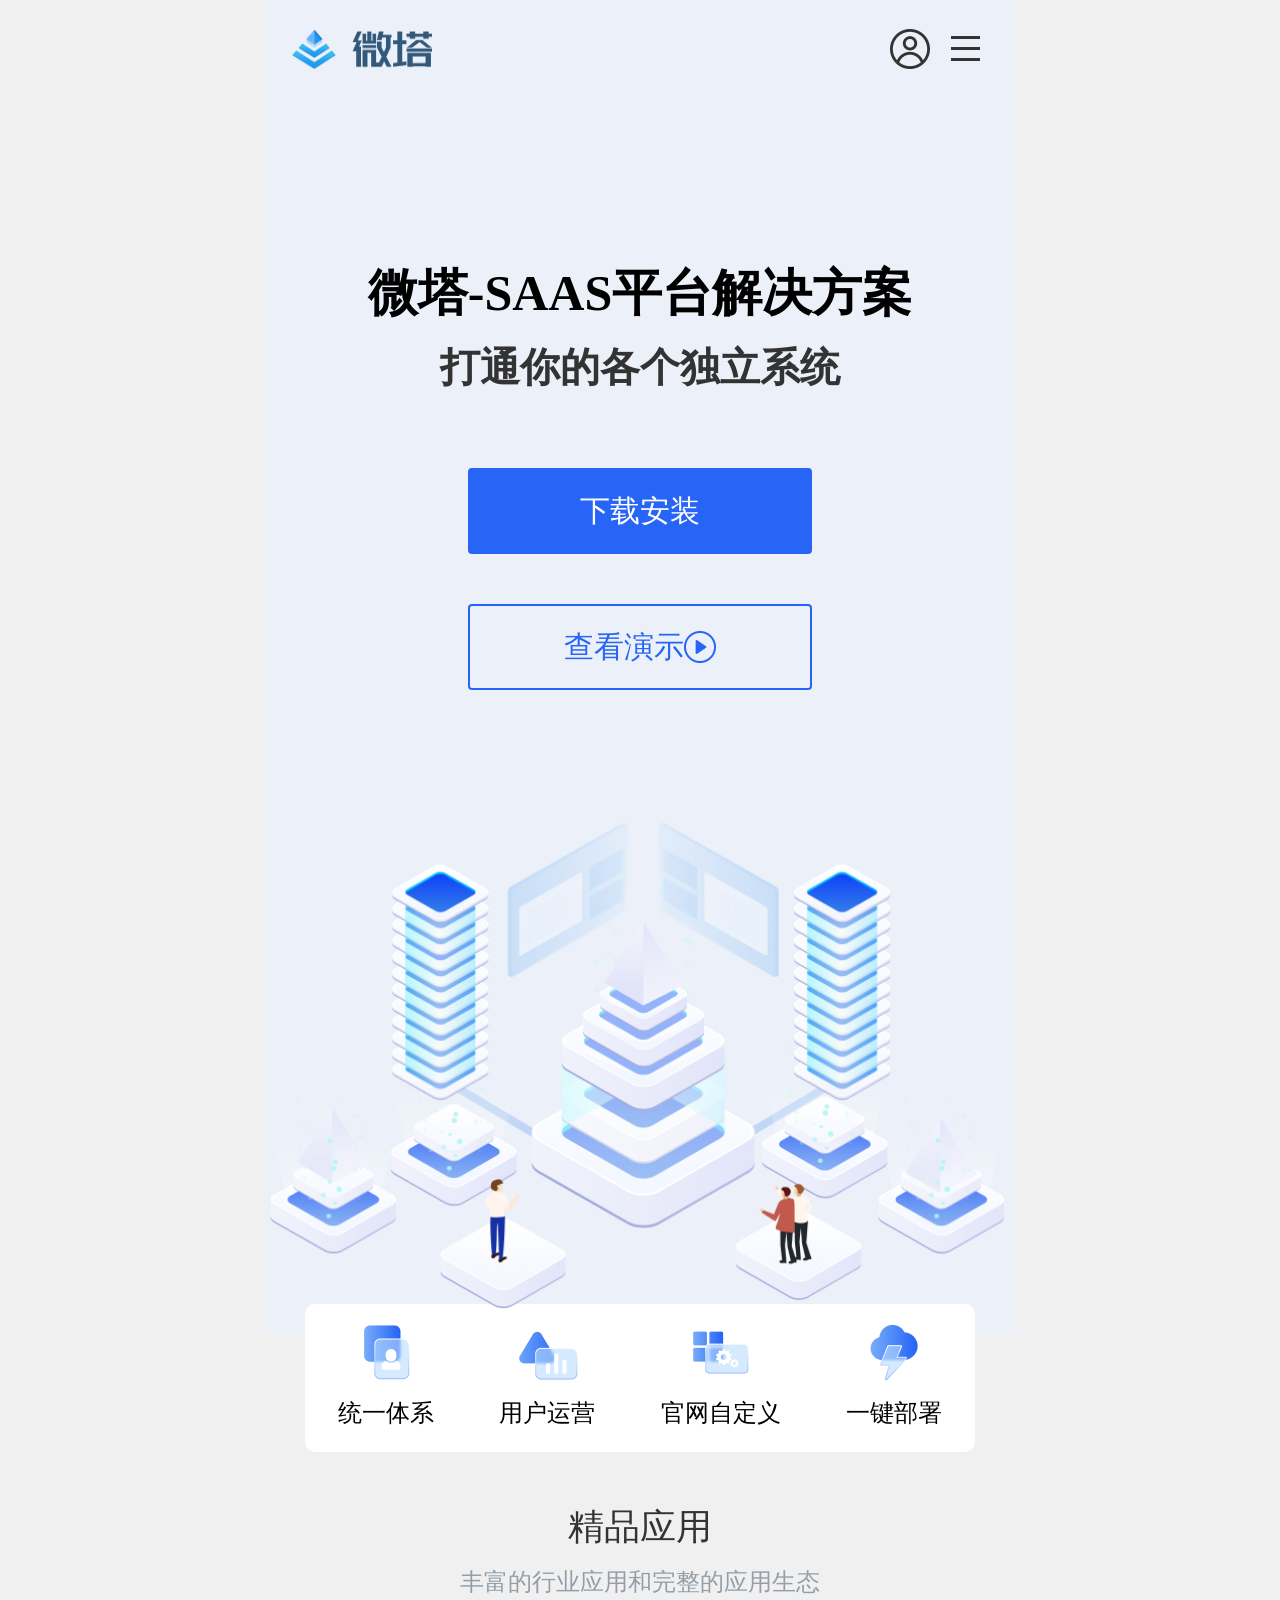
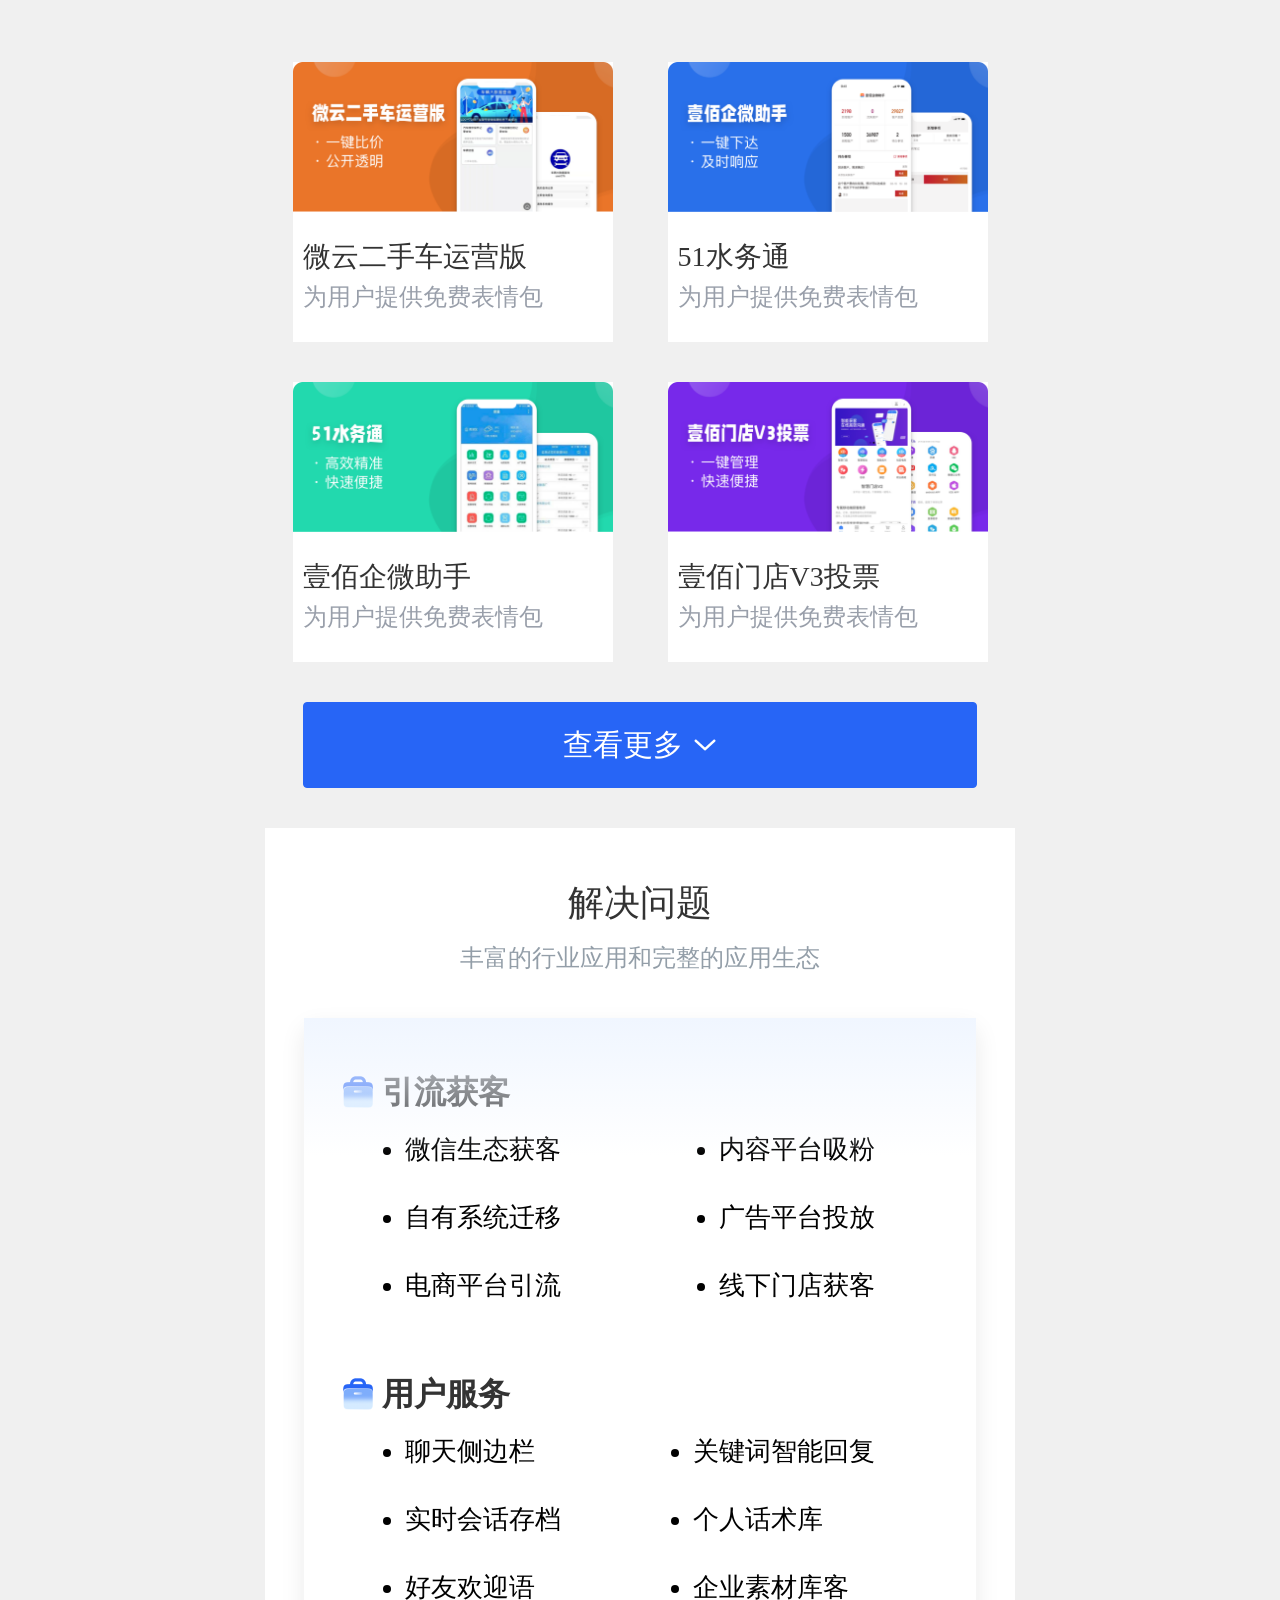
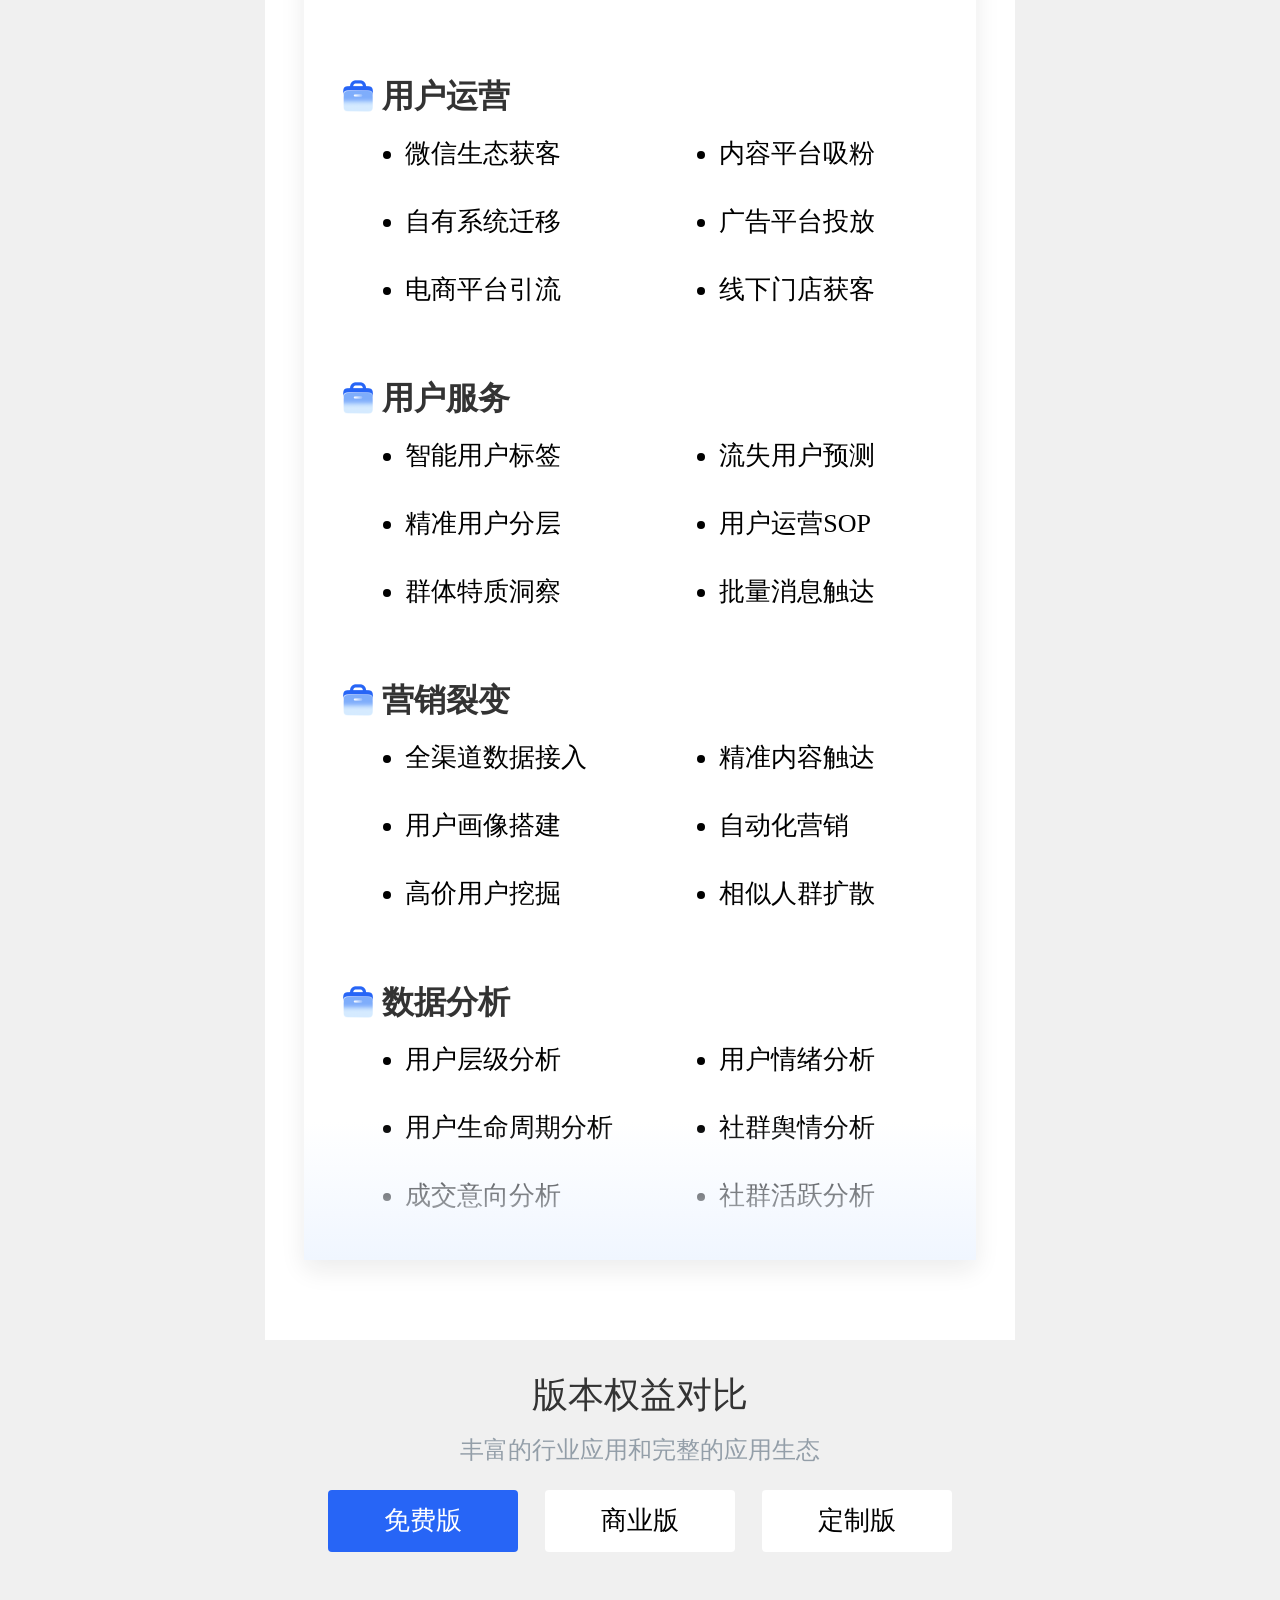
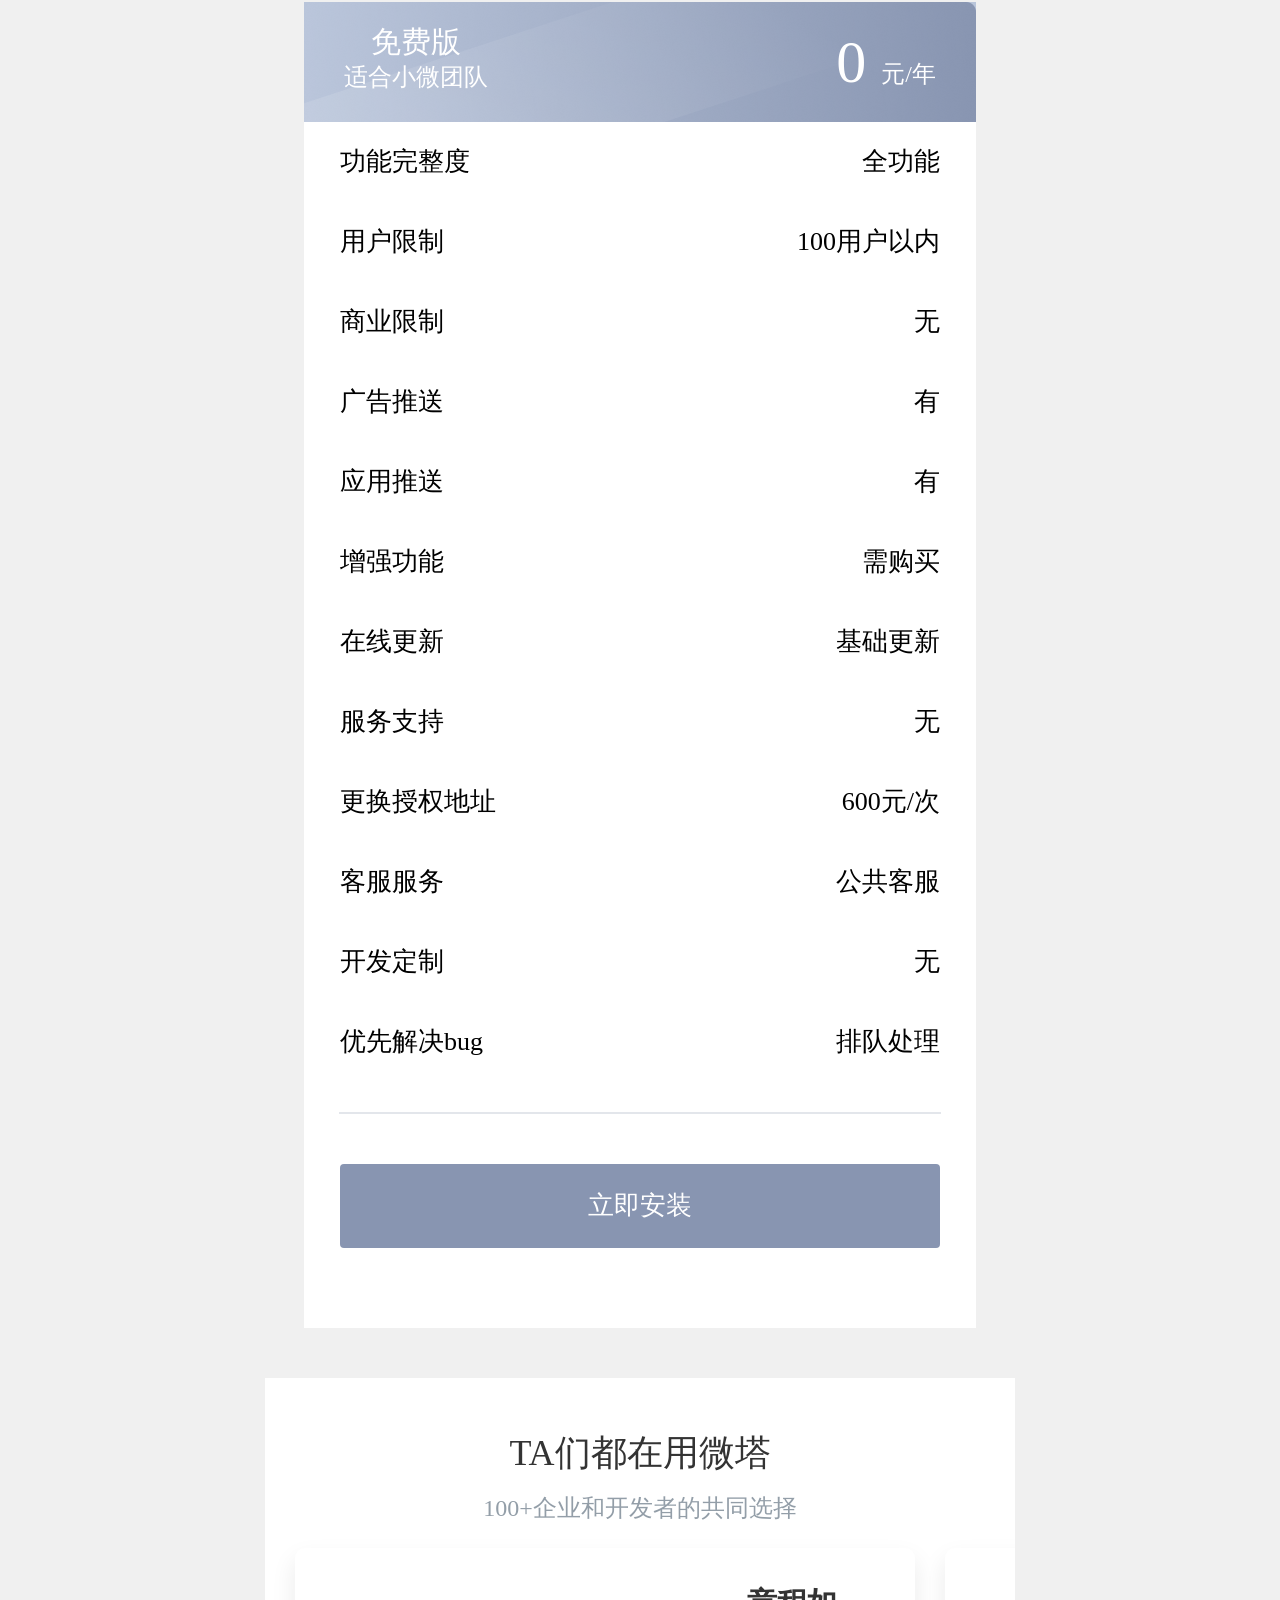
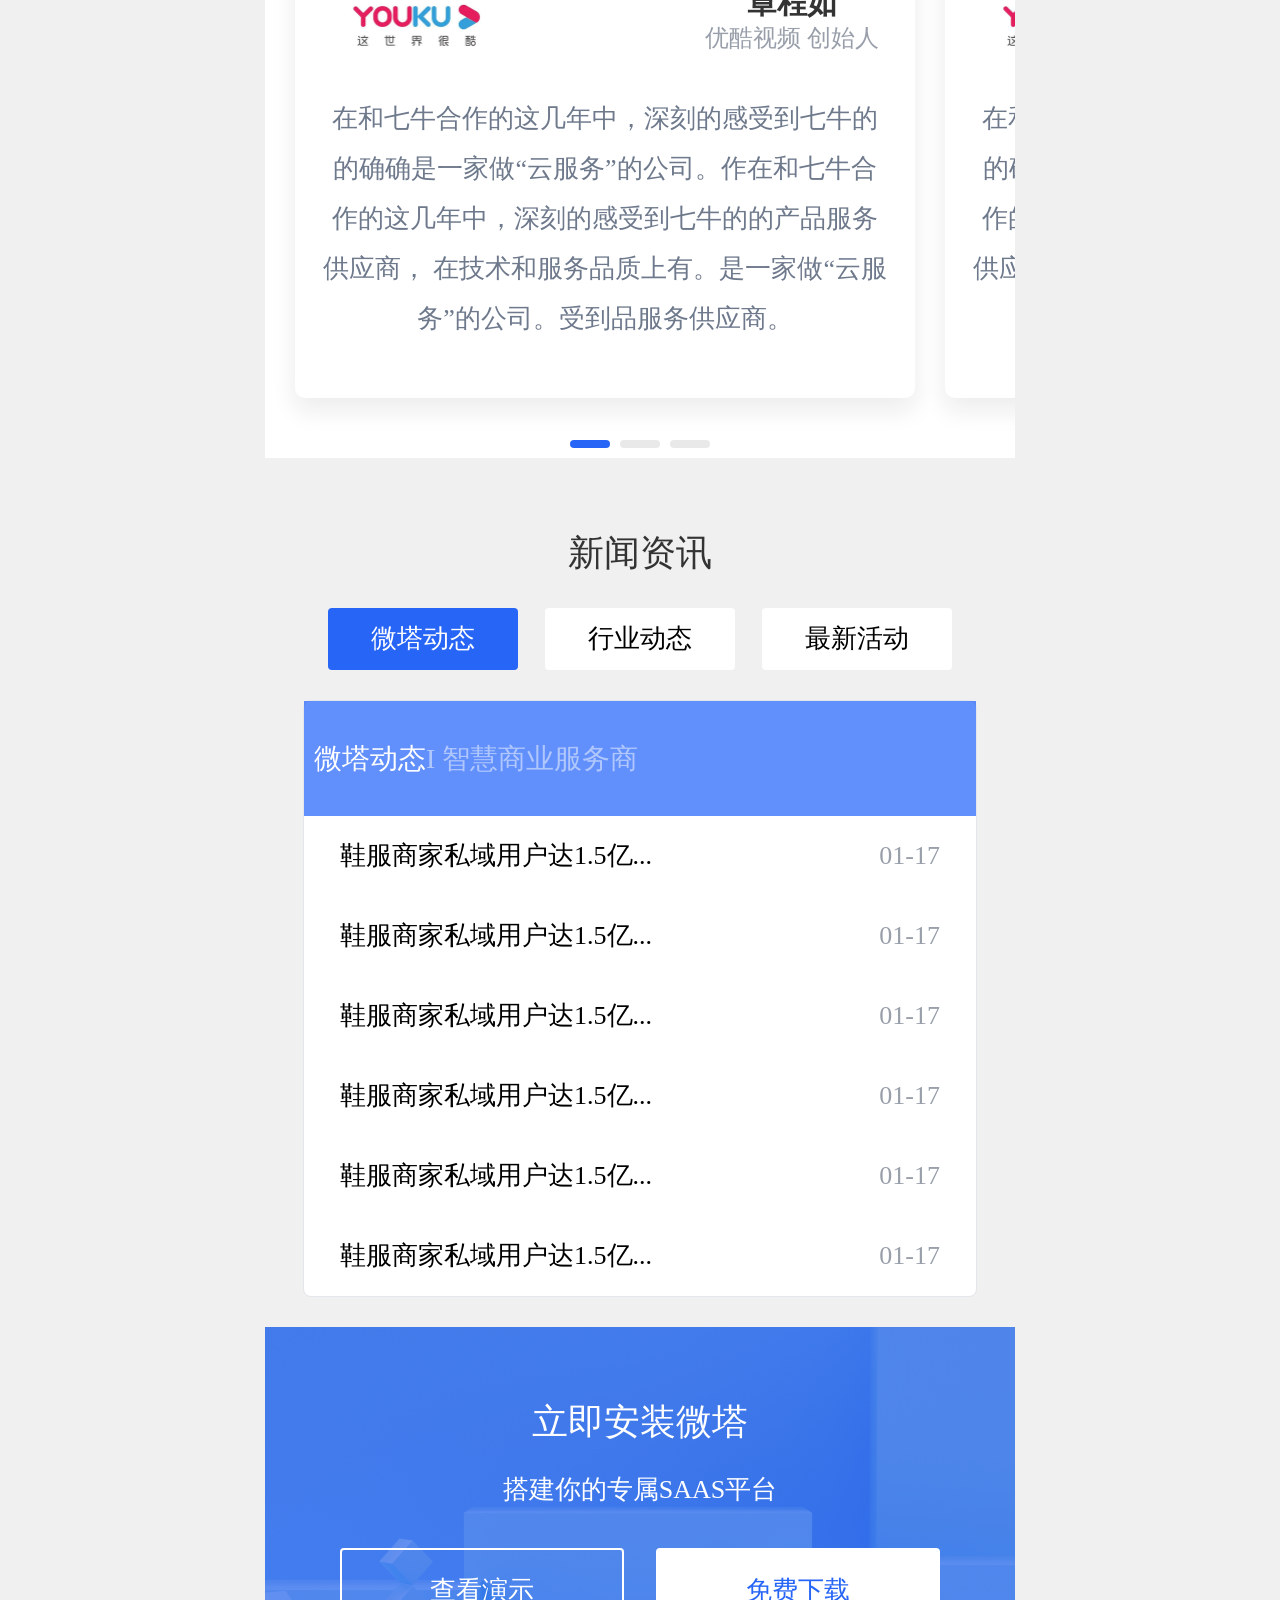
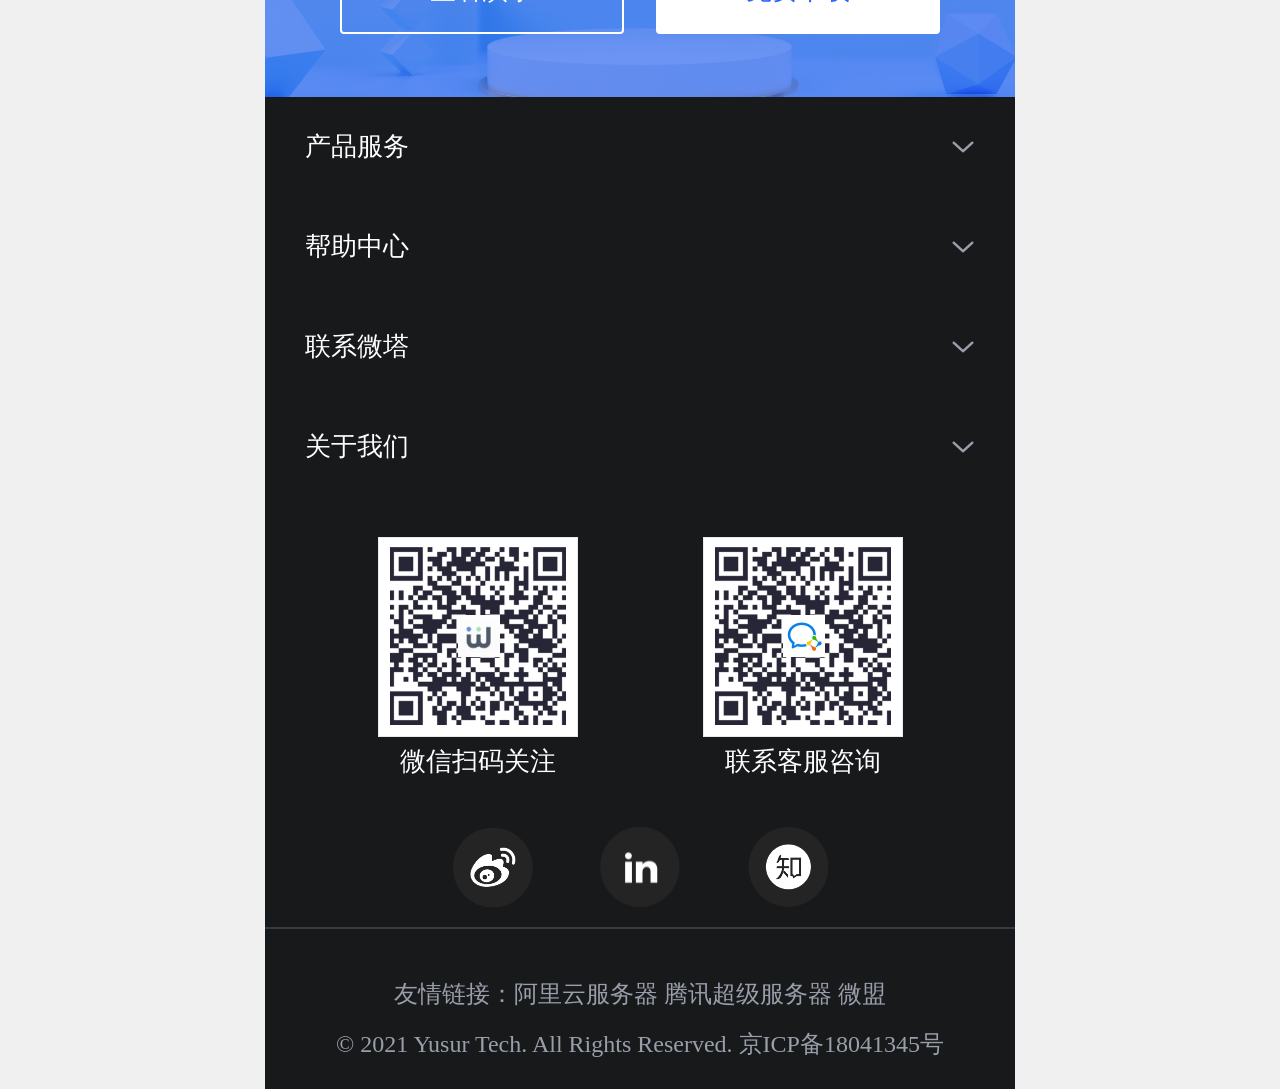
==== test.html @ 1c002663 "firsr add" ====
<html lang="zh-CN">

<head>
	<meta charset="utf-8">
	<meta name="description" content="" />
	<meta name="Keywords" content="" />
	<title id="title"></title>
	<link rel="stylesheet" href="css/reset.css">
	<link rel="stylesheet" href="css/flex.css">
	<link rel="stylesheet" href="./css/swiper.min.css" />
	<script src="./js/rem.min.js"></script>
	<!-- Swiper JS -->
	<script src="./js/swiper.min.js"></script>

	<script>
		new Rem({
			desinWidth: 750, //750这个值，根据设计师的psd宽度来修改，是多少就写多少，插件默认750 
			num: 100         //100这个值，是1rem = 100px的比例 默认100比1的 可修改自己的比例 计算
		});
		window.onload = () => {
			var swiper = new Swiper('.mySwiper', {
				pagination: '.swiper-pagination',
				slidesPerView: 'auto',
				paginationClickable: true,
				spaceBetween: 30
			});

		}
	</script>
	<style>
		body {
			background: #f0f0f0;
		}

		a {
			text-decoration: none;
		}

		.white {
			color: white !important;
		}

		.app {
			width: 7.5rem;
			height: auto;
			overflow: hidden;
			margin: 0 auto;
			font-size: .26rem;
		}

		.vta_columnTitle {
			font-size: .36rem;
			font-family: PingFang SC-Medium, PingFang SC;
			font-weight: 500;
			color: #333333;
			line-height: .3rem;

		}

		.vta_columnTitle_s {
			font-size: .24rem;
			font-family: PingFang SC-Medium, PingFang SC;
			font-weight: 500;
			color: #939EA8;
			line-height: .8rem;

		}

		.vta_top {
			width: 7.5rem;
			height: 13.34rem;
			background: url(./img/vta_top_bg.png);
			background-size: contain;
			background-repeat: no-repeat;
			overflow: hidden;
		}

		.operation {
			padding: .27rem .27rem;
		}

		.top_logo {}

		.top_logo>img {
			width: 1.4rem;
			height: 0.4rem;
		}

		.top_right {
			width: 1rem;
		}

		.top_right>img {
			width: .44rem;
			height: .44rem;
		}

		.middle_box {
			text-align: center;
		}

		.slogan h1 {
			margin-top: 1.7rem;
			font-size: .5rem;
		}

		.slogan h2 {
			font-size: .4rem;
			color: #333333;
			line-height: 1rem;
		}

		.toView {
			width: 3.4rem;
			height: .82rem;
			line-height: .82rem;
			text-align: center;
			vertical-align: bottom;
			border-radius: 4px 4px 4px 4px;
			opacity: 1;
			font-size: .3rem;
			color: #2765F6;
			border: 2px solid #2765F6;
			margin-top: .5rem;
		}

		.toView img {
			width: .32rem;
			height: .32rem;
		}

		.download {
			margin-top: .5rem;
			width: 3.4rem;
			height: .82rem;
			line-height: .82rem;
			text-align: center;
			color: #FFFFFF;
			font-size: .3rem;
			border: 2px solid #2765F6;
			background: #2765F6;
			border-radius: 4px 4px 4px 4px;
			opacity: 1;
		}

		.top_btm img {
			width: 7.5rem;
			height: 5rem;
			margin-top: 1.2rem;
		}

		.vta_operation_btn {
			font-size: .24rem;
			width: 6.7rem;
			height: 1.48rem;
			background: #FFFFFF;
			border-radius: 10px 10px 10px 10px;
			opacity: 1;
			margin: -0.3rem auto 0;
		}

		.vta_operation_btn img {
			width: .7rem;
			height: .7rem;
		}

		.vta_operation_btn text {
			line-height: .5rem;
		}

		/* 精品应用 */
		.vta_boutiqueApplication_box {
			margin-top: .6rem;
			text-align: center;
		}

		.application_item {
			width: 3.2rem;
			height: 2.8rem;
			background: white;
			margin-top: .4rem;
		}

		.application_title {
			font-weight: 400;
			color: #333333;
			line-height: 0.5rem;
			margin-top: 0.2rem;
			font-size: .28rem;
			padding-left: .1rem;
			text-align: left;
		}

		.application_item p {
			font-weight: 400;
			color: #999FAA;
			line-height: .3rem;
			font-size: .24rem;
			padding-left: .1rem;
			text-align: left;
		}

		.application_item img {
			width: 3.2rem;
			height: 1.5rem;
		}

		.toViewMore {
			width: 6.72rem;
			height: .84rem;
			background: #2765F6;
			border-radius: 4px 4px 4px 4px;
			opacity: 1;
			border: 1px solid #2765F6;
			font-size: .3rem;
			font-weight: 500;
			color: #FFFFFF;
			line-height: .42rem;
			margin: .4rem auto;
		}

		.toViewMore img {
			width: .24rem;
			height: .24rem;
			margin-left: .1rem;
		}

		.vta_industryProblems_box {
			width: 7.50rem;
			background: #FFFFFF;
			text-align: center;
			padding-top: .6rem;
			padding-bottom: .6rem;
			position: relative;
		}

		.vta_industryProblems_temp {
			width: 6.72rem;
			height: 1.38rem;
			background: linear-gradient(180deg, #F0F6FF 0%, rgba(255, 255, 255, 0) 100%);
			border-radius: 0px 0px 0px 0px;
			opacity: 1;
			position: absolute;
		}

		.vta_industryProblems_temp_bot {
			width: 6.72rem;
			height: 1.38rem;
			background: linear-gradient(0, #F0F6FF 0%, rgba(255, 255, 255, 0) 100%);
			border-radius: 0px 0px 0px 0px;
			bottom: 0;
			opacity: 1;
			position: absolute;
		}

		.industryProblems_content {
			width: 6.72rem;
			margin: .2rem auto;
			background: #FFFFFF;
			box-shadow: 0px 10px 24px 1px rgba(24, 23, 23, 0.08);
			border-radius: 10px;
			opacity: 1;
			padding-bottom: 0.3rem;
			position: relative;
		}

		.industryProblems_item {
			overflow: auto;
			position: relative;
		}

		.industryProblems_title {
			font-size: .32rem;
			font-family: Microsoft YaHei-Semibold, Microsoft YaHei;
			font-weight: 600;
			color: #333333;
			line-height: .3rem;
			margin-left: .3rem;
			margin-top: .5rem;
		}

		.industryProblems_title img {
			width: .48rem;
			height: .48rem;
		}

		.industryProblems_tips_list {
			width: 70%;
			margin: auto;
		}

		.industryProblems_tips_list li {
			font-size: .26rem;
			line-height: .68rem;
			list-style: unset;
			text-align: left;
		}

		.vta_versionTheRightsInterestsContrast_box {
			text-align: center;
			padding-top: .4rem;
			width: 7.5rem;
		}

		.switch_btn {
			padding: 0 .5rem;
		}

		.swich_btn_item {
			width: 1.90rem;
			height: .62rem;
			border-radius: 4px 4px 4px 4px;
			opacity: 1;
			background: #FFFFFF;
			text-align: center;
			line-height: .62rem;
		}

		.swich_btn_item_active {
			color: white;
			background: #2765F6;
		}

		.versionTheRightsInterestsContrast_content {
			width: 6.72rem;
			margin: 0.5rem auto;
			background: #FFFFFF;
			padding-bottom: 0.3rem;
		}

		.versionTheRightsInterestsContrast_top {
			color: white;
			width: 6.72rem;
			height: 1.20rem;
			opacity: 1;
			background: url(./img/versionTheRightsInterestsContrast_top.png) #B9C5DA;
		}

		.vrc_tip text:nth-child(1) {
			font-size: .3rem;
			margin-left: .4rem;

		}

		.vrc_tip text:nth-child(2) {
			line-height: .4rem;
			font-size: .24rem;
			margin-left: .4rem;

		}

		.vrc_price {
			font-size: .24rem;
			margin-right: .4rem;

		}

		.vrc_price text {
			font-size: .6rem;
		}

		.vTRIContrast_item {
			line-height: .8rem;
			padding: 0 .36rem;
		}

		.vTRIContrast_hr {
			margin: .3rem auto;
			width: 6rem;
			height: 0;
			opacity: 1;
			border: 1px solid #E3E6EB;
		}

		.installThe {
			margin: .5rem auto;
			text-align: center;
			color: white;
			line-height: .84rem;
			width: 6rem;
			height: .84rem;
			background: #8895B1;
			border-radius: 4px 4px 4px 4px;
			opacity: 1;
		}

		/* 案例 */
		.vta_case_box {
			width: 7.50rem;
			background: #FFFFFF;
			text-align: center;
			padding-top: .6rem;
			padding-bottom: .6rem;
			position: relative;

		}

		.case_right div:nth-child(1) {
			font-size: .3rem;
			line-height: .3rem;
			color: #333333;
			font-weight: 600;
		}

		.case_right div:nth-child(2) {
			font-size: .24rem;
			line-height: .4rem;
			color: #999FAA;
			font-weight: 400;
		}

		.case_introduce {
			font-size: .26rem;
			font-family: PingFang SC-Regular, PingFang SC;
			font-weight: 400;
			color: #6E798C;
			line-height: .50rem;
			padding: 0 .26rem;
		}

		.swiper-pagination-bullet {
			width: .4rem;
			height: 8px;
			border-radius: 11rem;
			opacity: 1;
			background: #E9E9E9;
		}

		.swiper-pagination-bullet-active {
			background: #2765F6;
			;
		}

		.swiper {
			width: 7rem;
			height: 4.5rem;
			margin-left: .3rem;
		}

		.case_top {
			margin: .4rem .36rem .3rem;

		}

		.swiper-slide {
			text-align: center;
			font-size: 18px;
			background: #fff;
		}

		.swiper-slide img {
			display: block;
			width: 1.7rem;
			height: .76rem;
			object-fit: cover;
		}

		.swiper-slide {
			width: 6.20rem;
			height: 4.50rem;
			background: #FFFFFF;
			box-shadow: 0px 12px 24px 1px rgba(24, 23, 23, 0.08);
			border-radius: 10px 10px 10px 10px;
			opacity: 1;
		}

		/* 
		.swiper-slide:nth-child(2n) {
			width: 60%;
		}

		.swiper-slide:nth-child(3n) {
			width: 40%;
		} */

		/* 新闻资讯 */
		.vta_newsInformation_box {
			margin-top: 0.6rem;
			text-align: center;
		}

		.newsInformation_cotent {
			width: 6.72rem;
			margin: .3rem auto;
			background: #FFFFFF;
			border-radius: 8px 8px 8px 8px;
			opacity: 1;
			border: 1px solid #E3E6EB;
		}

		.newsTitle {
			margin: 0.8rem auto 0.4rem;
		}

		.newsInformation_top {
			text-align: left;
			line-height: 1.15rem;
			height: 1.15rem;
			color: #FFFFFF;
			font-size: .28rem;
			font-weight: 500;
			/* background: url(./img/versionTheRightsInterestsContrast_top.png) rgba(30, 96, 250, 0.7); */
			background: rgba(30, 96, 250, 0.7);
			opacity: 1;
			padding-left: .1rem;
		}

		.newsInformation_top text {
			font-weight: 400;
			color: rgba(255, 255, 255, 0.5);
		}

		.newsInformation_item {
			line-height: .8rem;
			padding: 0 0.36rem;
		}

		.newsInformation_item text {
			color: #999FAA
		}

		/* 立即安装 */
		.vta_installNow_box {
			text-align: center;
			width: 7.5rem;
			color: white;
		}

		.vta_installNow_top {
			background: url(./img/vta_installNow.png) rgba(30, 96, 250, 0.7) no-repeat;
			background-size: 100% 100%;
			height: 3.7rem;
			overflow: auto;
		}

		.installNow_group_btn {
			width: 80%;
			margin: .45rem auto;
		}

		.viewDemo_btn {
			width: 2.8rem;
			height: .82rem;
			line-height: .82rem;
			border-radius: 4px 4px 4px 4px;
			opacity: 1;
			color: white;
			border: 2px solid #FFFFFF;
		}

		.asFreeDownload_btn {
			width: 2.8rem;
			height: .82rem;
			line-height: .82rem;
			background: #FFFFFF;
			border: 2px solid #FFFFFF;
			border-radius: 4px 4px 4px 4px;
			opacity: 1;
			color: #2765F6;
		}

		.vta_atBottomThe {
			width: 7.50rem;
			background: #18191B;
			border-radius: 0px 0px 0px 0px;
			opacity: 1;
		}

		.atBottomThe_item {
			height: 1rem;
			line-height: 1rem;
			color: white;
			padding: 0 .4rem;
		}

		.atBottomThe_item img {
			width: .24rem;
			height: .24rem;
		}

		.qrCode_box {
			width: 70%;
			margin: .4rem auto;
			color: white;
			line-height: .5rem;
		}

		.qrCode_box img {
			width: 2rem;
			height: 2rem;
		}

		.partners {
			width: 50%;
			margin: 0 auto;
		}

		.partners img {
			width: .8rem;
			height: .8rem;
		}

		.partners_hr {
			width: 7.50rem;
			height: 0px;
			opacity: 1;
			border: 1px solid #323C47;
			margin: .2rem auto;
		}

		.copyright {
			text-align: center;
			color: #999FAA;
			line-height: .5rem;
			font-size: .24rem;
			padding: .2rem 0;
		}
	</style>
</head>

<body>
	<div class="app">
		<div class="vta_top">
			<div class="operation flex flex-between flex-middle">
				<div class="top_logo">
					<img src="./img/vta_logo.png" alt="">
				</div>
				<div class="top_right flex flex-between flex-middle">
					<img src="./img/user_btn.png" alt="">
					<img src="./img/operation_btn.png" alt="">
				</div>
			</div>
			<div class="middle_box flex flex-column flex-middle">
				<div class="slogan">
					<h1>微塔-SAAS平台解决方案</h1>
					<h2>打通你的各个独立系统</h2>
				</div>
				<div class="download">
					下载安装
				</div>
				<div class="toView flex flex flex-middle flex-center">
					<text>查看演示</text>
					<img src="./img/demo_play.png" alt="">
				</div>
				<div class="top_btm">
					<img src="./img/top_bootm.png" alt="">
				</div>
			</div>

		</div>
		<div class="vta_operation_btn flex flex-around">
			<div class="operation_item flex flex-column flex-center flex-middle">
				<img src="./img/system.png" alt="">
				<text>统一体系</text>
			</div>
			<div class="operation_item flex flex-column flex-center flex-middle">
				<img src="./img/operat.png" alt="">
				<text>用户运营</text>
			</div>
			<div class="operation_item flex flex-column flex-center flex-middle">
				<img src="./img/custom.png" alt="">
				<text>官网自定义</text>
			</div>
			<div class="operation_item flex flex-column flex-center flex-middle">
				<img src="./img/deploymentOf.png" alt="">
				<text>一键部署</text>
			</div>
		</div>
		<!-- 精品应用 -->
		<div class="vta_boutiqueApplication_box">
			<p class="vta_columnTitle">精品应用</p>
			<text class="vta_columnTitle_s">丰富的行业应用和完整的应用生态</text>
			<div class="application_content flex flex-wrap flex-around">
				<div class="application_item">
					<img src="./img/operatingSystem.png" alt="">
					<div class="application_title">微云二手车运营版</div>
					<p>为用户提供免费表情包</p>
				</div>
				<div class="application_item">
					<img src="./img/microAssistant.png" alt="">
					<div class="application_title">51水务通</div>
					<p>为用户提供免费表情包</p>
				</div>
				<div class="application_item">
					<img src="./img/waterFlux.png" alt="">
					<div class="application_title">壹佰企微助手</div>
					<p>为用户提供免费表情包</p>
				</div>
				<div class="application_item">
					<img src="./img/vote.png" alt="">
					<div class="application_title">壹佰门店V3投票</div>
					<p>为用户提供免费表情包</p>
				</div>
			</div>
			<div class="toViewMore flex flex-middle flex-center">
				<text>查看更多</text>
				<img src="./img/down_white.png" alt="">
			</div>
		</div>

		<!-- 解决问题 -->
		<div class="vta_industryProblems_box">
			<p class="vta_columnTitle">解决问题</p>
			<text class="vta_columnTitle_s">丰富的行业应用和完整的应用生态</text>
			<div class="industryProblems_content">
				<div class="industryProblems_item">
					<div class="vta_industryProblems_temp"></div>
					<div class="industryProblems_title flex flex-middle">
						<img src="./img/customerService.png" alt="">
						<div>引流获客</div>
					</div>
					<div class="industryProblems_tips_list flex flex-between">
						<ul>
							<li>微信生态获客</li>
							<li>自有系统迁移</li>
							<li>电商平台引流</li>
						</ul>
						<ul>
							<li>内容平台吸粉</li>
							<li>广告平台投放</li>
							<li>线下门店获客</li>
						</ul>
					</div>
				</div>
				<div class="industryProblems_item">
					<div class="industryProblems_title flex flex-middle">
						<img src="./img/customerService.png" alt="">
						<div>用户服务</div>
					</div>
					<div class="industryProblems_tips_list flex flex-between">
						<ul>
							<li>聊天侧边栏</li>
							<li>实时会话存档</li>
							<li>好友欢迎语</li>
						</ul>
						<ul>
							<li>关键词智能回复</li>
							<li>个人话术库</li>
							<li>企业素材库客</li>
						</ul>
					</div>
				</div>
				<div class="industryProblems_item">
					<div class="industryProblems_title flex flex-middle">
						<img src="./img/customerService.png" alt="">
						<div>用户运营</div>
					</div>
					<div class="industryProblems_tips_list flex flex-between">
						<ul>
							<li>微信生态获客</li>
							<li>自有系统迁移</li>
							<li>电商平台引流</li>
						</ul>
						<ul>
							<li>内容平台吸粉</li>
							<li>广告平台投放</li>
							<li>线下门店获客</li>
						</ul>
					</div>
				</div>
				<div class="industryProblems_item">
					<div class="industryProblems_title flex flex-middle">
						<img src="./img/customerService.png" alt="">
						<div>用户服务</div>
					</div>
					<div class="industryProblems_tips_list flex flex-between">
						<ul>
							<li>智能用户标签</li>
							<li>精准用户分层</li>
							<li>群体特质洞察</li>
						</ul>
						<ul>
							<li>流失用户预测</li>
							<li>用户运营SOP</li>
							<li>批量消息触达</li>
						</ul>
					</div>
				</div>
				<div class="industryProblems_item">
					<div class="industryProblems_title flex flex-middle">
						<img src="./img/customerService.png" alt="">
						<div>营销裂变</div>
					</div>
					<div class="industryProblems_tips_list flex flex-between">
						<ul>
							<li>全渠道数据接入</li>
							<li>用户画像搭建</li>
							<li>高价用户挖掘</li>
						</ul>
						<ul>
							<li>精准内容触达</li>
							<li>自动化营销</li>
							<li>相似人群扩散</li>
						</ul>
					</div>
				</div>
				<div class="industryProblems_item">
					<div class="industryProblems_title flex flex-middle">
						<img src="./img/customerService.png" alt="">
						<div>数据分析</div>
					</div>
					<div class="industryProblems_tips_list flex flex-between">

						<ul>
							<li>用户层级分析</li>
							<li>用户生命周期分析</li>
							<li>成交意向分析</li>
						</ul>
						<ul>
							<li>用户情绪分析</li>
							<li>社群舆情分析</li>
							<li>社群活跃分析</li>
						</ul>
					</div>
				</div>
				<div class="vta_industryProblems_temp_bot"></div>

			</div>
		</div>

		<!-- 版本对比 -->
		<div class="vta_versionTheRightsInterestsContrast_box">
			<p class="vta_columnTitle">版本权益对比</p>
			<text class="vta_columnTitle_s">丰富的行业应用和完整的应用生态</text>
			<div class="switch_btn flex flex-around">
				<div class="swich_btn_item swich_btn_item_active">
					免费版
				</div>
				<div class="swich_btn_item">
					商业版
				</div>
				<div class="swich_btn_item">
					定制版
				</div>
			</div>
			<div class="versionTheRightsInterestsContrast_content">
				<div class="versionTheRightsInterestsContrast_top flex flex-between flex-middle">
					<div class="vrc_tip flex flex-column">
						<text selectable="false" space="false" decode="false">
							免费版
						</text>
						<text selectable="false" space="false" decode="false">
							适合小微团队
						</text>
					</div>
					<div class="vrc_price">
						<text selectable="false" space="false" decode="false">
							0
						</text>
						元/年
					</div>
				</div>
				<div class="vTRIContrast_item flex flex-between">
					<div>功能完整度</div>
					<text selectable="false" space="false" decode="false">
						全功能
					</text>
				</div>
				<div class="vTRIContrast_item flex flex-between">
					<div>用户限制</div>
					<text selectable="false" space="false" decode="false">
						100用户以内
					</text>
				</div>
				<div class="vTRIContrast_item flex flex-between">
					<div>商业限制</div>
					<text selectable="false" space="false" decode="false">
						无
					</text>
				</div>
				<div class="vTRIContrast_item flex flex-between">
					<div>广告推送</div>
					<text selectable="false" space="false" decode="false">
						有
					</text>
				</div>
				<div class="vTRIContrast_item flex flex-between">
					<div>应用推送</div>
					<text selectable="false" space="false" decode="false">
						有
					</text>
				</div>
				<div class="vTRIContrast_item flex flex-between">
					<div>增强功能</div>
					<text selectable="false" space="false" decode="false">
						需购买
					</text>
				</div>
				<div class="vTRIContrast_item flex flex-between">
					<div>在线更新</div>
					<text selectable="false" space="false" decode="false">
						基础更新
					</text>
				</div>
				<div class="vTRIContrast_item flex flex-between">
					<div>服务支持</div>
					<text selectable="false" space="false" decode="false">
						无
					</text>
				</div>
				<div class="vTRIContrast_item flex flex-between">
					<div>更换授权地址</div>
					<text selectable="false" space="false" decode="false">
						600元/次
					</text>
				</div>
				<div class="vTRIContrast_item flex flex-between">
					<div>客服服务</div>
					<text selectable="false" space="false" decode="false">
						公共客服
					</text>
				</div>
				<div class="vTRIContrast_item flex flex-between">
					<div>开发定制</div>
					<text selectable="false" space="false" decode="false">
						无
					</text>
				</div>
				<div class="vTRIContrast_item flex flex-between">
					<div>优先解决bug</div>
					<text selectable="false" space="false" decode="false">
						排队处理
					</text>
				</div>
				<div class="vTRIContrast_hr"></div>
				<div class="installThe">
					立即安装
				</div>
			</div>
		</div>

		<!-- TA们都在用微塔 -->
		<div class="vta_case_box">
			<p class="vta_columnTitle">TA们都在用微塔</p>
			<text class="vta_columnTitle_s">100+企业和开发者的共同选择</text>
			<!-- Swiper -->
			<div class="swiper mySwiper">
				<div class="swiper-wrapper">
					<div class="swiper-slide">
						<div class="case_top flex flex-between">
							<img src="./img/youku.png" alt="">
							<div class="case_right">
								<div>章程如</div>
								<div>优酷视频 创始人</div>
							</div>
						</div>
						<div class="case_introduce">
							<p>
								在和七牛合作的这几年中，深刻的感受到七牛的的确确是一家做“云服务”的公司。作在和七牛合作的这几年中，深刻的感受到七牛的的产品服务供应商，
								在技术和服务品质上有。是一家做“云服务”的公司。受到品服务供应商。
							</p>
						</div>
					</div>
					<div class="swiper-slide">
						<div class="case_top flex flex-between">
							<img src="./img/youku.png" alt="">
							<div class="case_right">
								<div>章程如</div>
								<div>优酷视频 创始人</div>
							</div>
						</div>
						<div class="case_introduce">
							<p>
								在和七牛合作的这几年中，深刻的感受到七牛的的确确是一家做“云服务”的公司。作在和七牛合作的这几年中，深刻的感受到七牛的的产品服务供应商，
								在技术和服务品质上有。是一家做“云服务”的公司。受到品服务供应商。
							</p>
						</div>
					</div>
					<div class="swiper-slide">
						<div class="case_top flex flex-between">
							<img src="./img/youku.png" alt="">
							<div class="case_right">
								<div>章程如</div>
								<div>优酷视频 创始人</div>
							</div>
						</div>
						<div class="case_introduce">
							<p>
								在和七牛合作的这几年中，深刻的感受到七牛的的确确是一家做“云服务”的公司。作在和七牛合作的这几年中，深刻的感受到七牛的的产品服务供应商，
								在技术和服务品质上有。是一家做“云服务”的公司。受到品服务供应商。
							</p>
						</div>
					</div>

				</div>
				<div class="swiper-pagination"></div>
			</div>
		</div>

		<!-- 新闻资讯 -->
		<div class="vta_newsInformation_box">
			<p class="vta_columnTitle newsTitle">新闻资讯</p>
			<div class="switch_btn flex flex-around">
				<div class="swich_btn_item swich_btn_item_active">
					微塔动态
				</div>
				<div class="swich_btn_item">
					行业动态
				</div>
				<div class="swich_btn_item">
					最新活动
				</div>
			</div>
			<div class="newsInformation_cotent">
				<div class="newsInformation_top">
					微塔动态<text>I 智慧商业服务商</text>
				</div>
				<div class="newsInformation_item flex flex-between">
					<div>鞋服商家私域用户达1.5亿...</div>
					<text selectable="false" space="false" decode="false">
						01-17
					</text>
				</div>
				<div class="newsInformation_item flex flex-between">
					<div>鞋服商家私域用户达1.5亿...</div>
					<text selectable="false" space="false" decode="false">
						01-17
					</text>
				</div>
				<div class="newsInformation_item flex flex-between">
					<div>鞋服商家私域用户达1.5亿...</div>
					<text selectable="false" space="false" decode="false">
						01-17
					</text>
				</div>
				<div class="newsInformation_item flex flex-between">
					<div>鞋服商家私域用户达1.5亿...</div>
					<text selectable="false" space="false" decode="false">
						01-17
					</text>
				</div>
				<div class="newsInformation_item flex flex-between">
					<div>鞋服商家私域用户达1.5亿...</div>
					<text selectable="false" space="false" decode="false">
						01-17
					</text>
				</div>
				<div class="newsInformation_item flex flex-between">
					<div>鞋服商家私域用户达1.5亿...</div>
					<text selectable="false" space="false" decode="false">
						01-17
					</text>
				</div>
			</div>
		</div>

		<!-- 立即安装微塔 -->
		<div class="vta_installNow_box">
			<div class="vta_installNow_top">
				<p class="vta_columnTitle newsTitle white">立即安装微塔</p>
				<text class="installNow_tips" selectable="false" space="false" decode="false">
					搭建你的专属SAAS平台
				</text>
				<div class="installNow_group_btn flex flex-between ">
					<div class="viewDemo_btn">查看演示</div>
					<div class="asFreeDownload_btn">免费下载</div>
				</div>
			</div>
		</div>
		<!-- 顶部介绍 -->
		<div class="vta_atBottomThe">
			<div class="atBottomThe_item flex flex-between flex-middle">
				<div>产品服务</div>
				<img src="./img/down.png" alt="">
			</div>
			<div class="atBottomThe_item flex flex-between flex-middle">
				<div>帮助中心</div>
				<img src="./img/down.png" alt="">
			</div>
			<div class="atBottomThe_item flex flex-between flex-middle">
				<div>联系微塔</div>
				<img src="./img/down.png" alt="">
			</div>
			<div class="atBottomThe_item flex flex-between flex-middle">
				<div>关于我们</div>
				<img src="./img/down.png" alt="">
			</div>
			<div class="qrCode_box flex flex-between">
				<div class="flex flex-column flex-middle">
					<img src="./img/tencent.png" alt="">
					<text selectable="false" space="false" decode="false">
						微信扫码关注
					</text>
				</div>
				<div class="flex flex-column flex-middle">
					<img src="./img/wechat.png" alt="">
					<text selectable="false" space="false" decode="false">
						联系客服咨询
					</text>
				</div>
			</div>
			<div class="partners flex flex-between">
				<img src="./img/xinlang.png" alt="">
				<img src="./img/in.png" alt="">
				<img src="./img/zhifu.png" alt="">
			</div>
			<div class="partners_hr"></div>
			<div class="copyright">
				<p>友情链接：阿里云服务器 腾讯超级服务器 微盟</p>
				<p>© 2021 Yusur Tech. All Rights Reserved. 京ICP备18041345号</p>
			</div>
		</div>
	</div>
</body>

</html>
---- css/flex.css ----
/*弹性布局*/
.flex {
    display: -webkit-flex;
    display: flex;
}

.flex-item {
    -webkit-flex: 1;
    flex: 1;
}

.flex-item-1 {
    -webkit-flex: 1;
    flex: 1;
}

.flex-item-2 {
    -webkit-flex: 2;
    flex: 2;
}

.flex-item-3 {
    -webkit-flex: 3;
    flex: 3;
}

.flex-item-4 {
    -webkit-flex: 4;
    flex: 4;
}

.flex-item-6 {
    -webkit-flex: 6;
    flex: 6;
}

.flex-row {
    -webkit-flex-flow: row;
    flex-flow: row;
    -webkit-flex-direction: row;
    flex-direction: row;
}

.flex-column {
    -webkit-flex-flow: column;
    flex-flow: column;
    -webkit-flex-direction: column;
    flex-direction: column;
}

.flex-left {
    -webkit-justify-content: flex-start;
    justify-content: flex-start;
}

.flex-right {
    -webkit-justify-content: flex-end;
    justify-content: flex-end;
}

.flex-center {
    -webkit-justify-content: center;
    justify-content: center;
}

.flex-between {
    -webkit-justify-content: space-between;
    justify-content: space-between;
}

.flex-around {
    -webkit-justify-content: space-around;
    justify-content: space-around;
}

.flex-top {
    -webkit-align-items: flex-start;
    align-items: flex-start;
}

.flex-middle {
    -webkit-align-items: center;
    align-items: center;
}

.flex-bottom {
    -webkit-align-items: flex-end;
    align-items: flex-end;
}

.flex-baseline {
    -webkit-align-items: baseline;
    align-items: baseline;
}

.flex-stretch {
    -webkit-align-items: stretch;
    align-items: stretch;
}

.flex-wrap {
    flex-wrap: wrap;
}

/* 文字超出n行隐藏 */
.text-more-1 {
    overflow: hidden;
    white-space: nowrap;
    text-overflow: ellipsis;
}
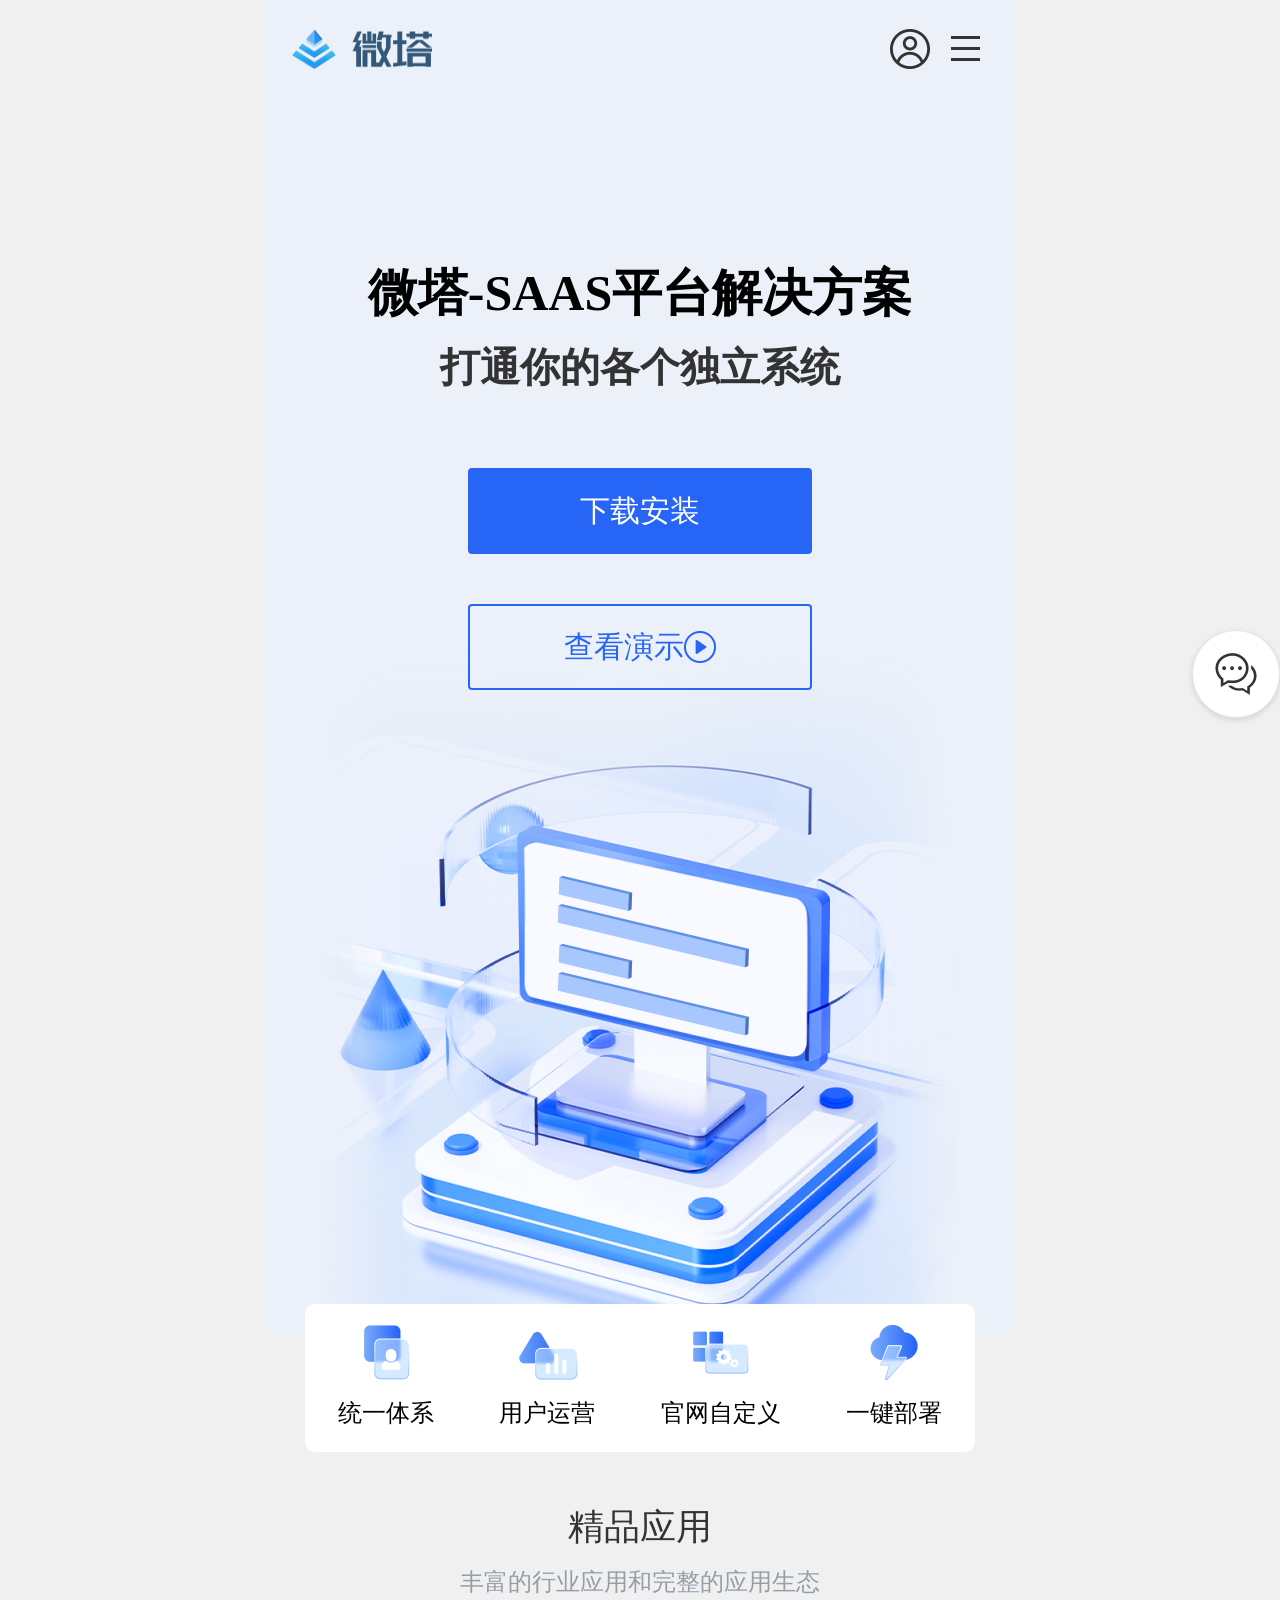
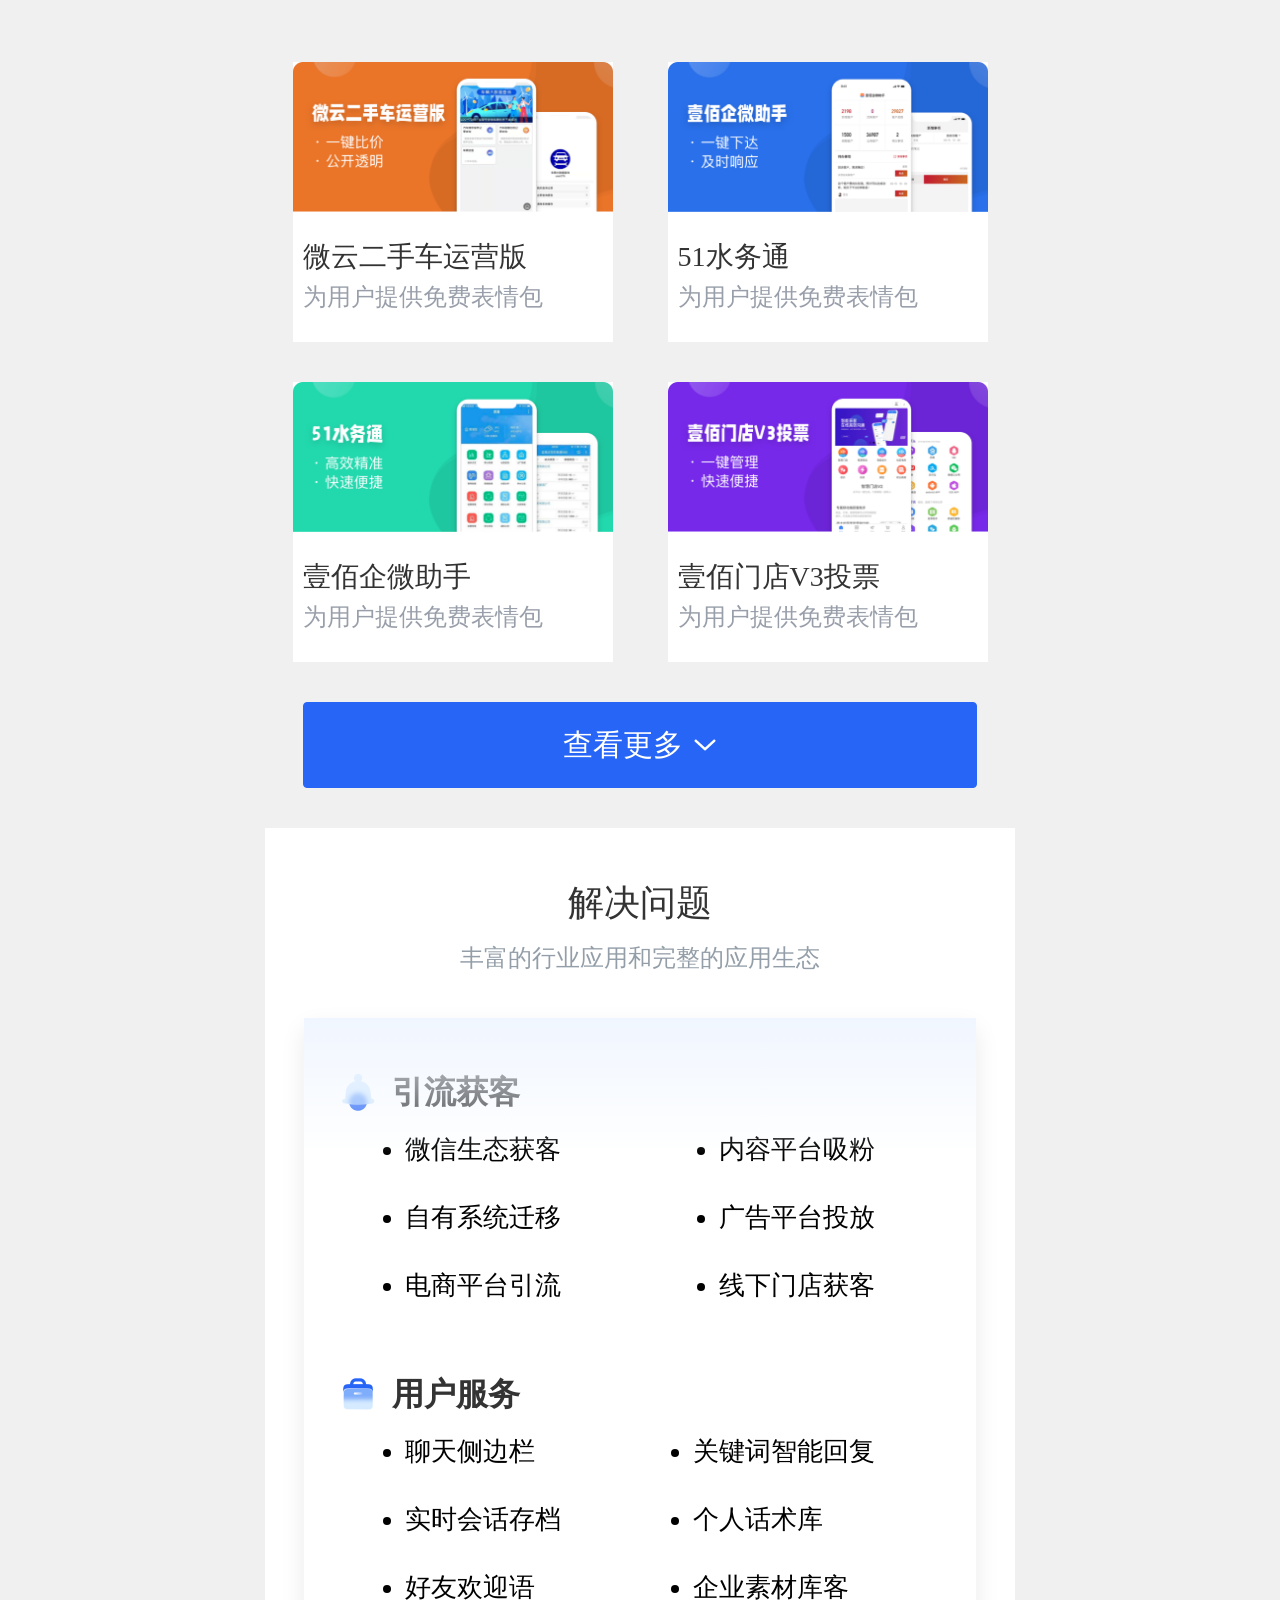
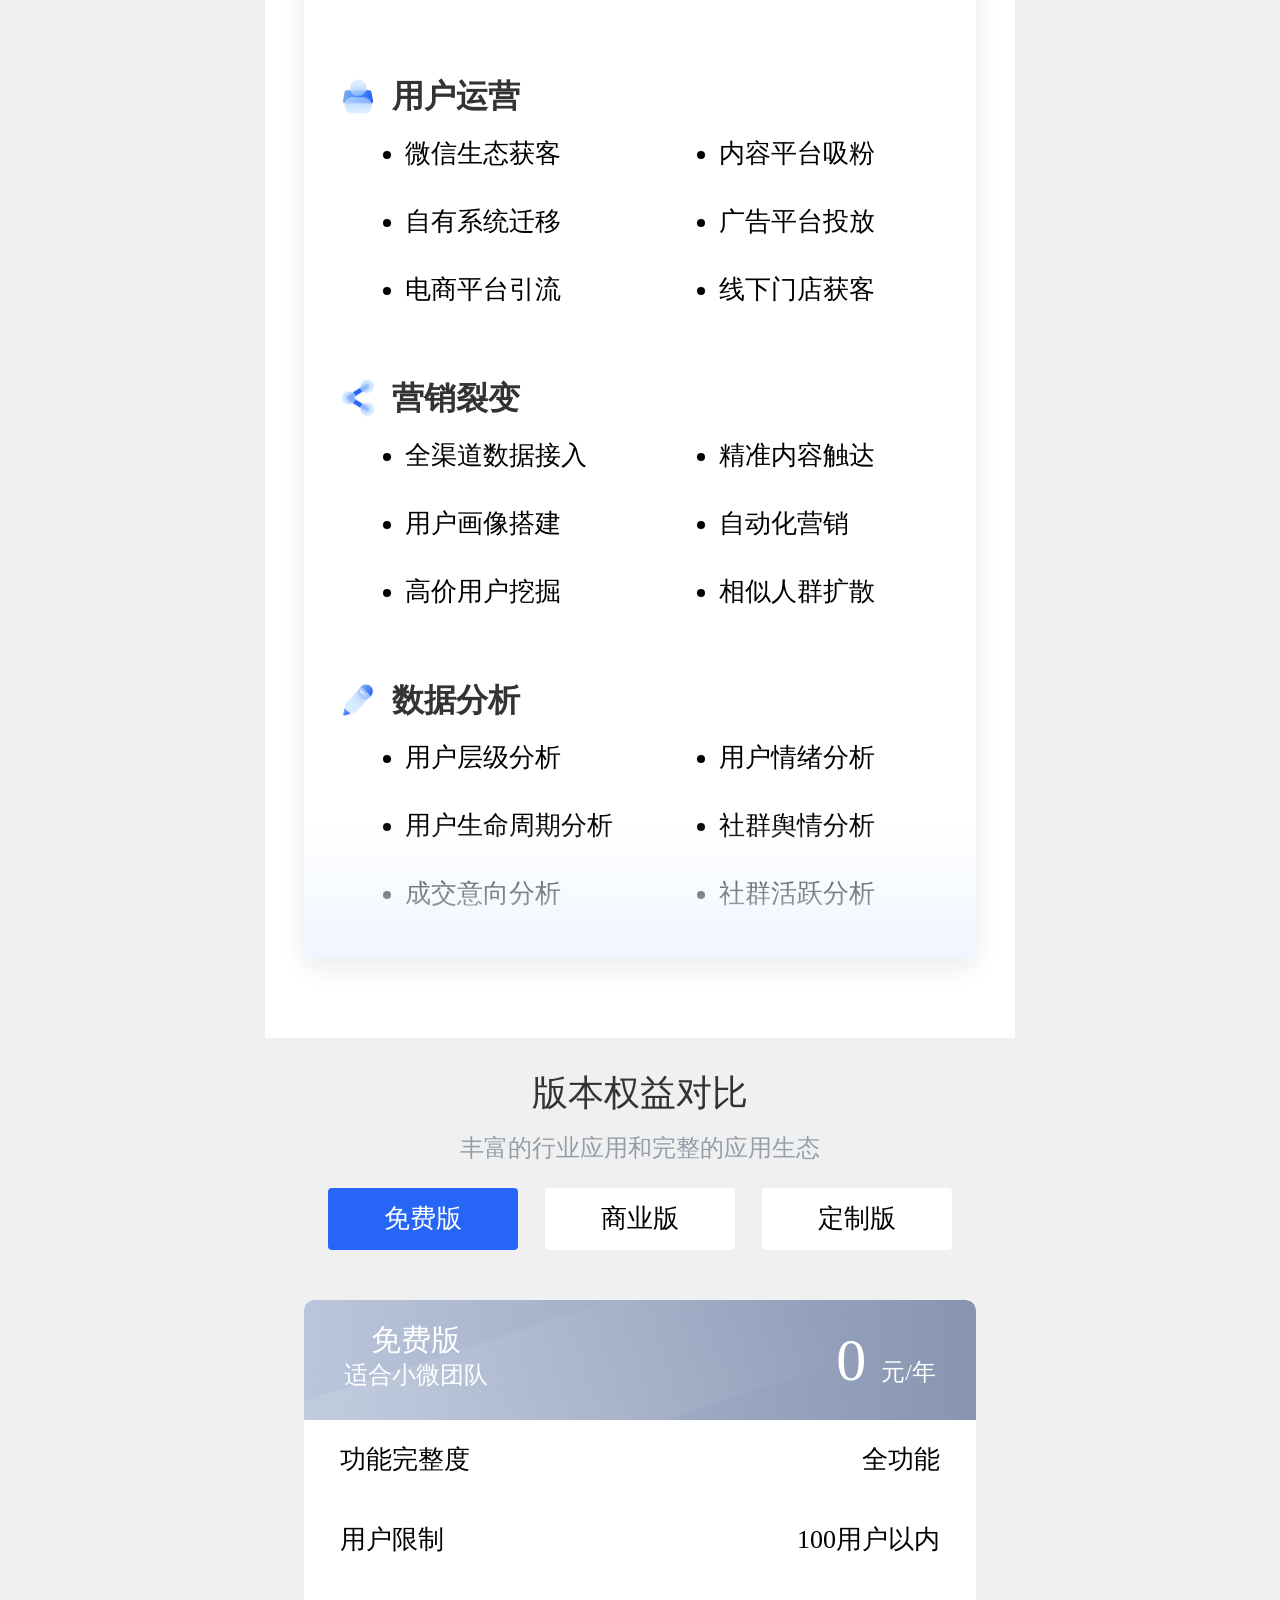
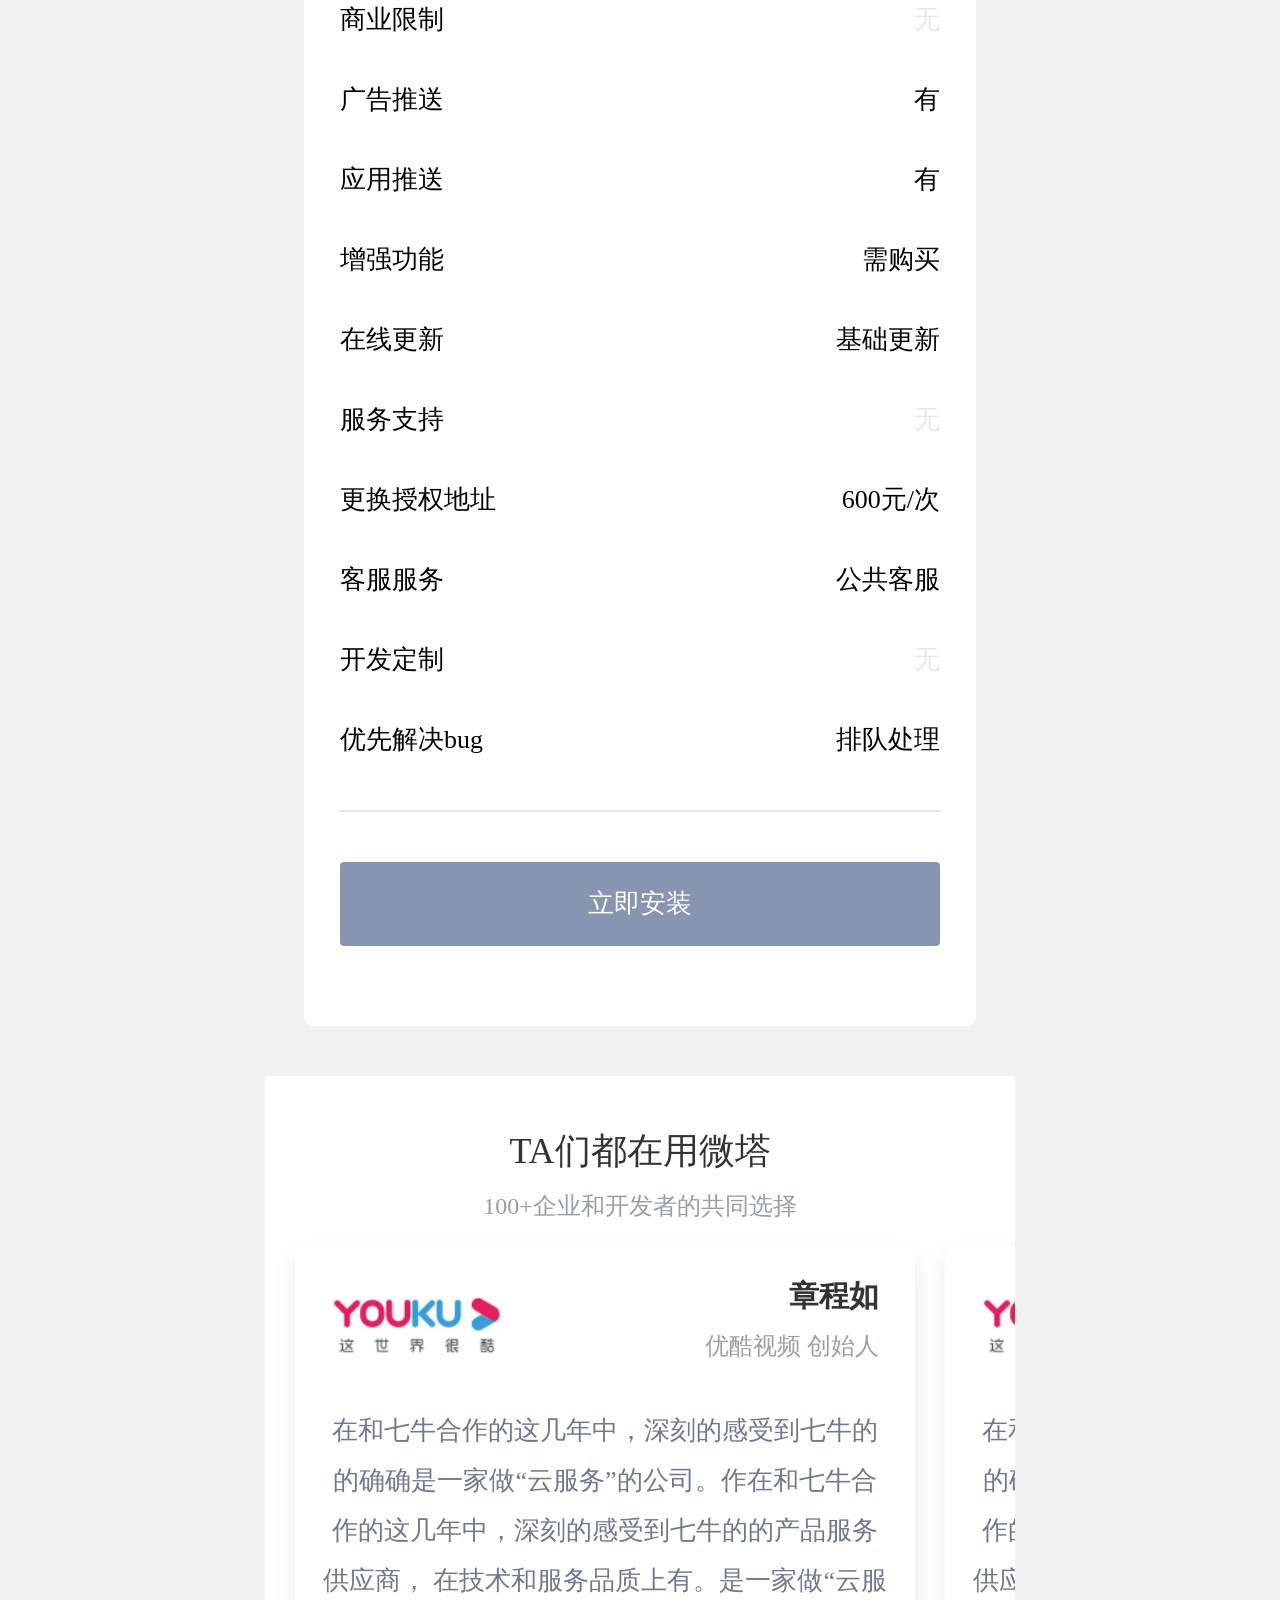
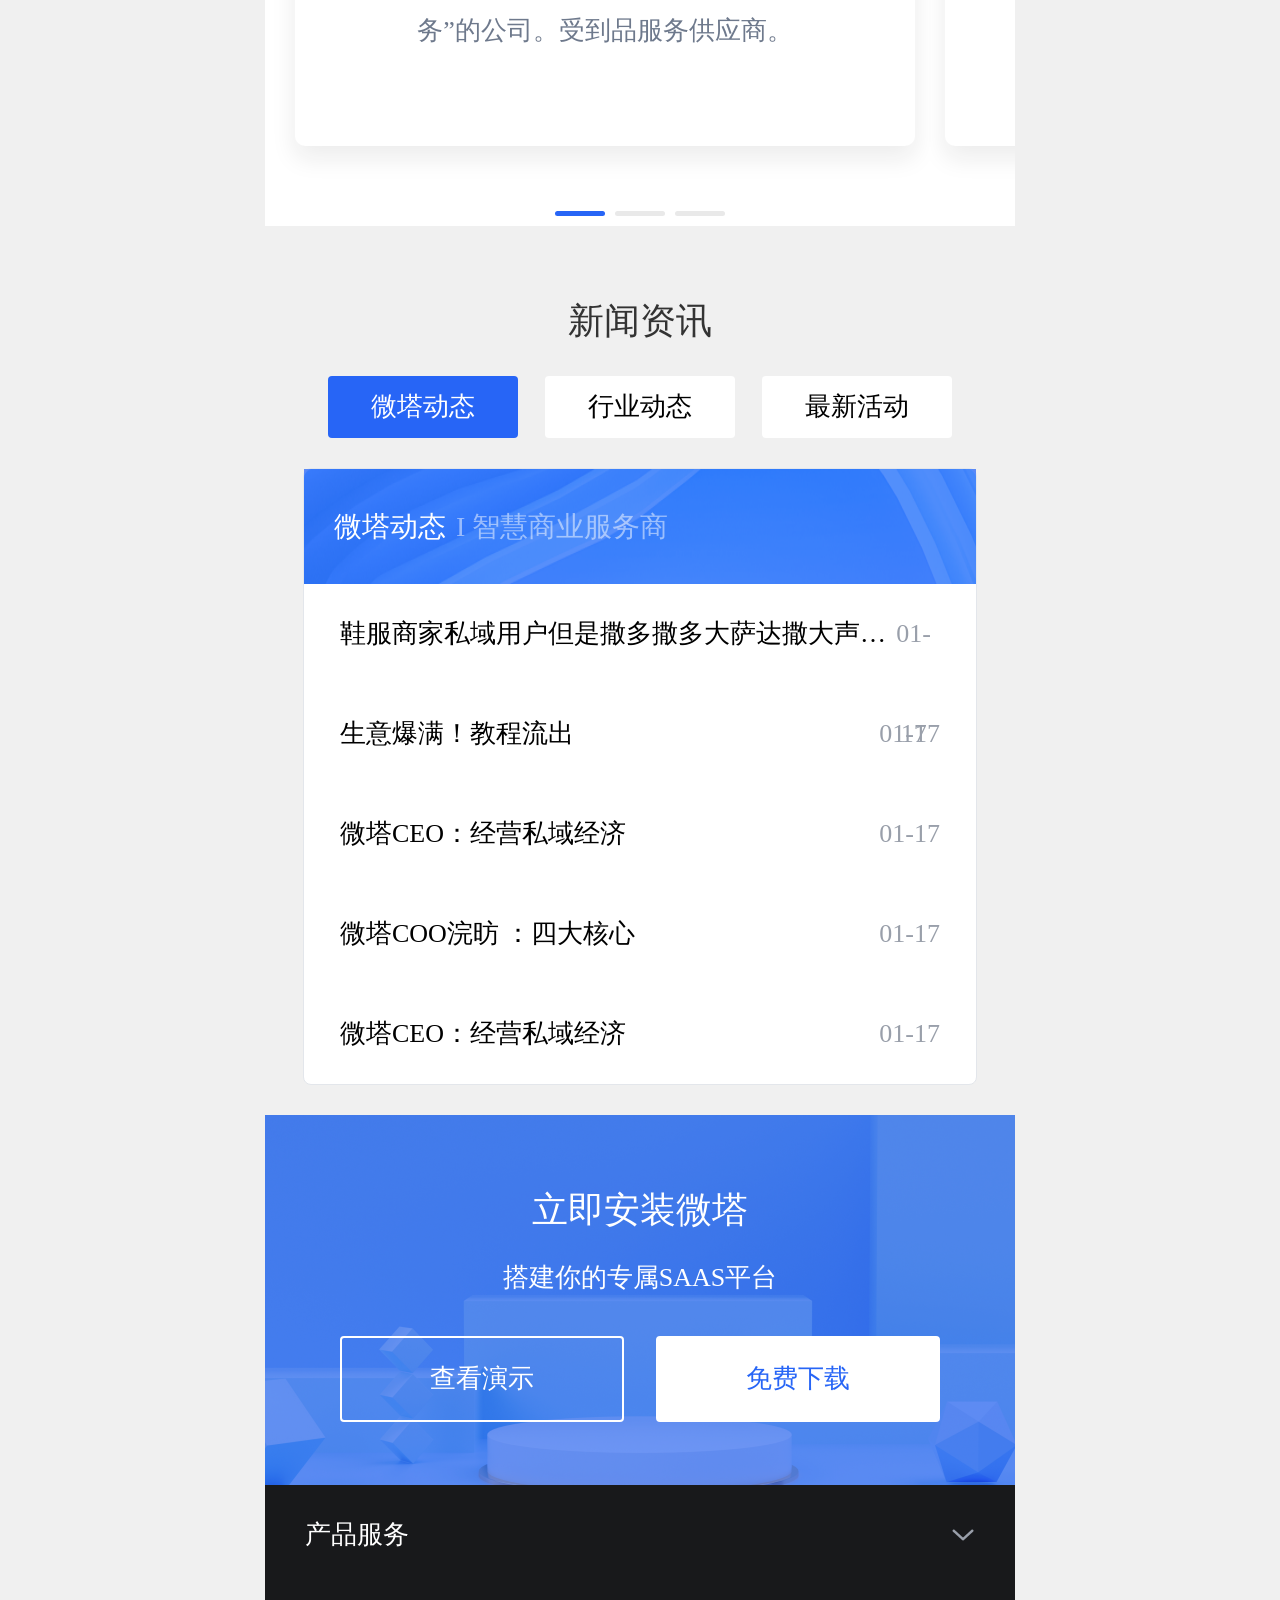
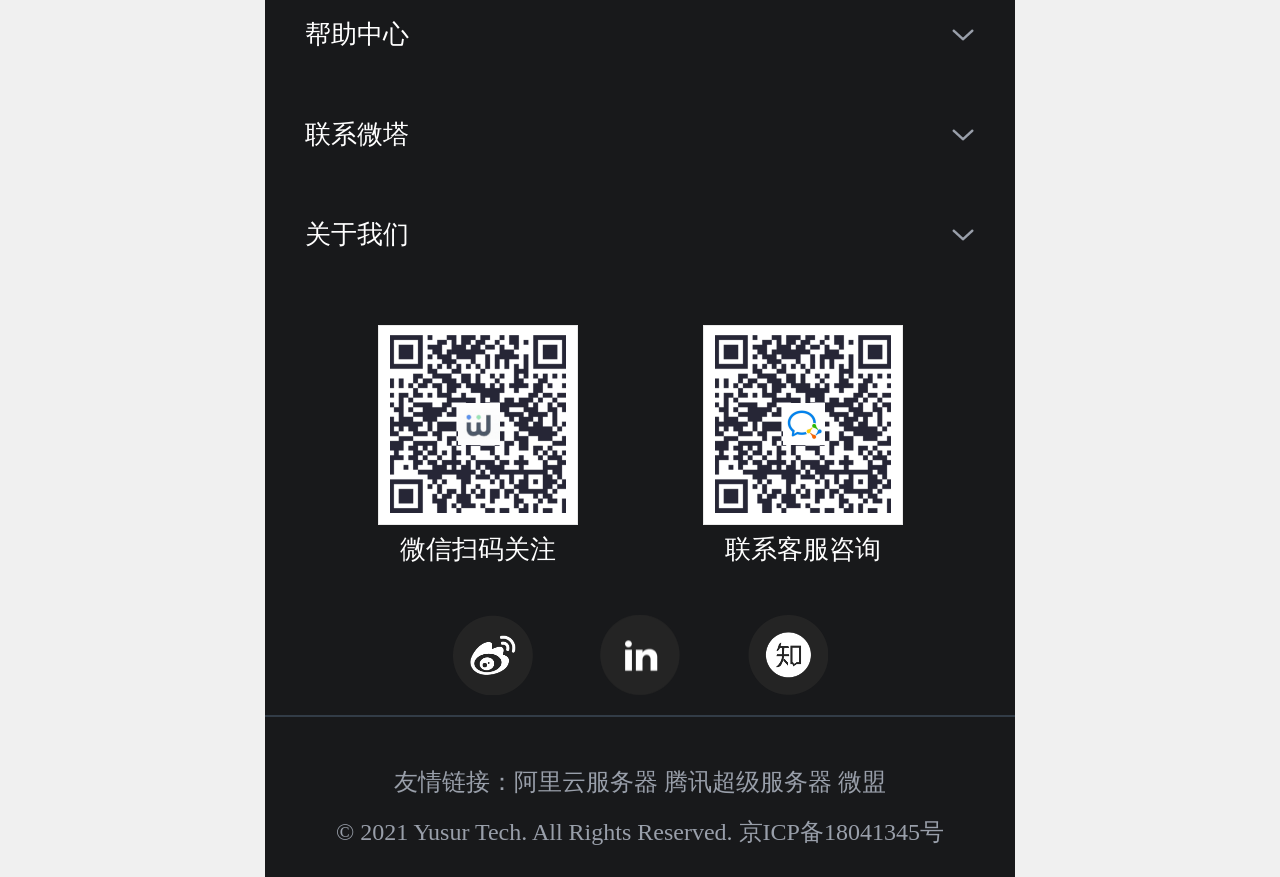
==== commit db2faa5c: "111" ====
--- a/test.html
+++ b/test.html
@@ -11,7 +11,7 @@
 	<script src="./js/rem.min.js"></script>
 	<!-- Swiper JS -->
 	<script src="./js/swiper.min.js"></script>
-
+	<script src="./js/jquery-3.6.0.min.js"></script>
 	<script>
 		new Rem({
 			desinWidth: 750, //750这个值，根据设计师的psd宽度来修改，是多少就写多少，插件默认750 
@@ -24,8 +24,89 @@
 				paginationClickable: true,
 				spaceBetween: 30
 			});
-
-		}
+			console.log($, '----------------  ----------------Tom');
+		}
+		function open_list() {
+			$(".vta_listPopupWindow").toggle();
+		}
+		function changeIcon(mainNode, clickNode) {
+			if (mainNode) {
+				if (mainNode.attr("src").indexOf("down_black.png") >= 0) {
+					mainNode.attr("src", "./img/up_blue.png");
+					clickNode.addClass('list_item_active');
+				} else {
+					mainNode.attr("src", "./img/down_black.png");
+					clickNode.removeClass('list_item_active');
+				}
+			}
+		}
+		// 弹出来点击事件
+		$(function () {
+			$('.list_item').click(function () {
+				// 	// 清除所有效果
+				// $(".list_child").hide()
+				// $(".list_item img").attr("src", "./img/down_black.png");
+				// $(".list_item").removeClass('list_item_active')
+				$(this).next('div').slideToggle();
+				// 更换图标添加类别
+				changeIcon($(this).children('img'), $(this));
+			});
+		});
+		// 底部
+		$(function () {
+			$('.atBottomThe_item').click(function () {
+				var array = $(".atBottomThe_item") // 主元素
+				var array_child = $(".atBottomThe_child")//子元素
+				for (let index = 0; index < array.length; index++) {
+					const element = array[index];
+					if ($(this).attr('data-index') == index) {
+						$(array_child[index]).show()
+						$(element).find('img').attr("src", "./img/up_blue.png");
+						$(element).addClass('list_item_active')
+						// $(this).next('div').slideToggle();
+						// changeIcon($(this).children('img'), $(this));
+					} else {
+						$(array_child[index]).hide()
+						$(element).removeClass('list_item_active')
+						$(element).find('img').attr("src", "./img/down_black.png");
+					}
+				}
+			});
+		});
+		//新闻 tab切换事件
+		$(function () {
+			$('#newsInformation_tabs a').click(function (e) {
+				e.preventDefault();
+				$('#newsInformation_tabs li').removeClass("swich_btn_item_active");
+				$("#newsInformation_content div").removeClass("newsInformation_show");
+				$(this).parent().addClass("swich_btn_item_active");
+				$('#' + $(this).attr('title')).addClass('newsInformation_show');
+			})
+		});
+		//版本 tab切换事件
+		$(function () {
+			$('#version_tabs a').click(function (e) {
+				e.preventDefault();
+				$('#version_tabs li').removeClass("swich_btn_item_active");
+				$("#version_content div").removeClass("version_show");
+				$(this).parent().addClass("swich_btn_item_active");
+				$('#' + $(this).attr('title')).addClass('version_show');
+			})
+		});
+		// 客服弹窗
+		$(function () {
+			$('.vta_kefu ').click(function () {
+				$('.vta_kefu_popup').show();
+				$('.popup_addLayerMask').show();
+			});
+		});
+		$(function () {
+			$('.shutDownPopup ').click(function () {
+				$('.vta_kefu_popup').hide();
+				$('.popup_addLayerMask').hide();
+
+			});
+		});
 	</script>
 	<style>
 		body {
@@ -48,6 +129,69 @@
 			font-size: .26rem;
 		}
 
+		/* 列表弹窗 */
+		.vta_listPopupWindow {
+			position: fixed;
+			top: 0;
+			width: 7.5rem;
+			background: #FFFFFF;
+			font-size: .3rem;
+			z-index: 999;
+			display: none;
+		}
+
+		.listPopupWindow_buttonGroup {
+			text-align: center;
+			font-size: .3;
+			font-family: PingFang SC-Medium, PingFang SC;
+			font-weight: 500;
+			color: #FFFFFF;
+		}
+
+		.listPopupWindow_buttonGroup div:nth-child(1) {
+			margin-top: 5rem;
+			width: 6.72rem;
+			height: .84rem;
+			line-height: .84rem;
+			background: #2765F6;
+			border-radius: 4px 4px 4px 4px;
+			border: 2px solid #2765F6;
+			opacity: 1;
+		}
+
+		.listPopupWindow_buttonGroup div:nth-child(2) {
+			width: 6.72rem;
+			height: .84rem;
+			line-height: .84rem;
+			border-radius: 4px 4px 4px 4px;
+			opacity: 1;
+			border: 2px solid #2765F6;
+			color: #2765F6;
+			margin: .4rem auto .6rem;
+		}
+
+		.list_item {
+			padding: .3rem .4rem;
+
+		}
+
+		.list_child {
+			color: #333333;
+			display: none;
+		}
+
+		.list_child a {
+			padding: .2rem .6rem;
+			color: #333333;
+			display: block;
+		}
+
+		.list_item img {
+			width: .24rem;
+			height: .24rem;
+		}
+
+		/* 页面1 2级标题 */
 		.vta_columnTitle {
 			font-size: .36rem;
 			font-family: PingFang SC-Medium, PingFang SC;
@@ -69,7 +213,7 @@
 		.vta_top {
 			width: 7.5rem;
 			height: 13.34rem;
-			background: url(./img/vta_top_bg.png);
+			background: url(./img/top_bootm.png) center bottom no-repeat, url(./img/vta_top_bg.png) top center no-repeat;
 			background-size: contain;
 			background-repeat: no-repeat;
 			overflow: hidden;
@@ -282,6 +426,7 @@
 		.industryProblems_title img {
 			width: .48rem;
 			height: .48rem;
+			margin-right: 0.1rem;
 		}
 
 		.industryProblems_tips_list {
@@ -296,6 +441,7 @@
 			text-align: left;
 		}
 
+		/* <!-- 版本对比 --> */
 		.vta_versionTheRightsInterestsContrast_box {
 			text-align: center;
 			padding-top: .4rem;
@@ -304,6 +450,10 @@
 
 		.switch_btn {
 			padding: 0 .5rem;
+		}
+
+		.switch_btn a {
+			color: inherit;
 		}
 
 		.swich_btn_item {
@@ -326,6 +476,17 @@
 			margin: 0.5rem auto;
 			background: #FFFFFF;
 			padding-bottom: 0.3rem;
+			border-radius: 10px;
+			overflow: hidden;
+			display: none;
+		}
+
+		.version_show {
+			display: block;
+		}
+
+		.version_color_no {
+			color: #E3E6EB;
 		}
 
 		.versionTheRightsInterestsContrast_top {
@@ -333,7 +494,18 @@
 			width: 6.72rem;
 			height: 1.20rem;
 			opacity: 1;
-			background: url(./img/versionTheRightsInterestsContrast_top.png) #B9C5DA;
+		}
+
+		.version_bg1 {
+			background: url(./img/version_top1.png);
+		}
+
+		.version_bg2 {
+			background: url(./img/version_top2.png);
+		}
+
+		.version_bg3 {
+			background: url(./img/version_top3.png);
 		}
 
 		.vrc_tip text:nth-child(1) {
@@ -384,6 +556,21 @@
 			opacity: 1;
 		}
 
+		.installThe_v1 {
+			color: white;
+			background: #8895B1;
+		}
+
+		.installThe_v2 {
+			color: #FFFFFF;
+			background: #2765F6;
+		}
+
+		.installThe_v3 {
+			color: white;
+			background: #F2B643;
+		}
+
 		/* 案例 */
 		.vta_case_box {
 			width: 7.50rem;
@@ -397,14 +584,15 @@
 
 		.case_right div:nth-child(1) {
 			font-size: .3rem;
-			line-height: .3rem;
+			text-align: right;
+			line-height: .4rem;
 			color: #333333;
 			font-weight: 600;
 		}
 
 		.case_right div:nth-child(2) {
 			font-size: .24rem;
-			line-height: .4rem;
+			line-height: .6rem;
 			color: #999FAA;
 			font-weight: 400;
 		}
@@ -419,8 +607,8 @@
 		}
 
 		.swiper-pagination-bullet {
-			width: .4rem;
-			height: 8px;
+			width: 0.5rem;
+			height: 5px;
 			border-radius: 11rem;
 			opacity: 1;
 			background: #E9E9E9;
@@ -433,12 +621,12 @@
 
 		.swiper {
 			width: 7rem;
-			height: 4.5rem;
+			height: 5.2rem;
 			margin-left: .3rem;
 		}
 
 		.case_top {
-			margin: .4rem .36rem .3rem;
+			margin: .3rem .36rem;
 
 		}
 
@@ -451,13 +639,12 @@
 		.swiper-slide img {
 			display: block;
 			width: 1.7rem;
-			height: .76rem;
 			object-fit: cover;
 		}
 
 		.swiper-slide {
 			width: 6.20rem;
-			height: 4.50rem;
+			height: 5rem;
 			background: #FFFFFF;
 			box-shadow: 0px 12px 24px 1px rgba(24, 23, 23, 0.08);
 			border-radius: 10px 10px 10px 10px;
@@ -480,6 +667,7 @@
 		}
 
 		.newsInformation_cotent {
+			display: none;
 			width: 6.72rem;
 			margin: .3rem auto;
 			background: #FFFFFF;
@@ -499,10 +687,27 @@
 			color: #FFFFFF;
 			font-size: .28rem;
 			font-weight: 500;
-			/* background: url(./img/versionTheRightsInterestsContrast_top.png) rgba(30, 96, 250, 0.7); */
-			background: rgba(30, 96, 250, 0.7);
-			opacity: 1;
-			padding-left: .1rem;
+			opacity: 1;
+			padding-left: .3rem;
+		}
+
+		.newsInformation_top text {
+			padding: 0 .1rem;
+		}
+
+		.newsInformation_top_bg1 {
+			background: url(./img/newsInformation1.png) rgba(30, 96, 250, 0.7);
+			background-size: 100% 100%;
+		}
+
+		.newsInformation_top_bg2 {
+			background: url(./img/newsInformation2.png) rgba(30, 96, 250, 0.7);
+			background-size: 100% 100%;
+		}
+
+		.newsInformation_top_bg3 {
+			background: url(./img/newsInformation3.png) rgba(30, 96, 250, 0.7);
+			background-size: 100% 100%;
 		}
 
 		.newsInformation_top text {
@@ -511,12 +716,17 @@
 		}
 
 		.newsInformation_item {
-			line-height: .8rem;
+			line-height: 1rem;
+			height: 1rem;
 			padding: 0 0.36rem;
 		}
 
 		.newsInformation_item text {
 			color: #999FAA
+		}
+
+		.newsInformation_show {
+			display: block;
 		}
 
 		/* 立即安装 */
@@ -578,6 +788,16 @@
 			height: .24rem;
 		}
 
+		.atBottomThe_child {
+			display: none;
+		}
+
+		.atBottomThe_child a {
+			padding: .2rem .6rem;
+			color: #999FAA;
+			display: block;
+		}
+
 		.qrCode_box {
 			width: 70%;
 			margin: .4rem auto;
@@ -615,6 +835,129 @@
 			font-size: .24rem;
 			padding: .2rem 0;
 		}
+
+		.vta_kefu {
+			position: fixed;
+			top: 70%;
+			right: 0;
+			width: .86rem;
+			height: .86rem;
+			background: #FFFFFF;
+			box-shadow: 0px 2px 4px 1px rgba(60, 60, 60, 0.12);
+			border-radius: 50%;
+			opacity: 1;
+			border: 1px solid #E3E6EB;
+		}
+
+		.vta_kefu img {
+			width: .44rem;
+			height: .44rem;
+		}
+
+		.vta_kefu_popup {
+			display: none;
+			position: fixed;
+			text-align: center;
+			top: 50%;
+			left: 50%;
+			transform: translate(-50%, -50%);
+			width: 5rem;
+			height: 8rem;
+			background: #FFFFFF;
+			box-shadow: 0px 8px 11px 1px rgba(60, 60, 60, 0.16);
+			opacity: 1;
+			z-index: 99999;
+		}
+
+		.vta_kefu_popup .author_img {
+			width: 1.36rem;
+			height: 1.36rem;
+			position: absolute;
+			top: .8rem;
+			left: 50%;
+			transform: translateX(-50%);
+		}
+
+		.author_img img {
+			width: 100%;
+			height: 100%;
+		}
+
+		.kefu_top {
+			width: 5rem;
+			height: 1.63rem;
+			background: #2765F6;
+			opacity: 1;
+		}
+
+		.contact_qq {
+			margin-top: .8rem;
+			color: #333333;
+			line-height: .5rem;
+		}
+
+		.contact_qq img {
+			width: .38rem;
+			height: .38rem;
+		}
+
+		.qrCodeBywx {
+			margin-top: .4rem;
+		}
+
+		.qrCodeBywx img {
+			width: 2rem;
+			height: 2rem;
+
+		}
+
+		.qrCodeBywx p {
+			font-size: .26rem;
+			font-family: PingFang SC-Regular, PingFang SC;
+			font-weight: 400;
+			color: #5C5C5C;
+			line-height: .8rem;
+		}
+
+		.kefu_popup_tips {
+			text-align: left;
+			font-size: .24rem;
+			font-family: PingFang SC-Regular, PingFang SC;
+			font-weight: 400;
+			color: #939EA8;
+			line-height: .5rem;
+			padding-left: .5rem;
+		}
+
+		.list_item_active {
+			color: #2765F6;
+		}
+
+		.shutDownPopup {
+			position: absolute;
+			width: .88rem;
+			height: .88rem;
+			bottom: -1.2rem;
+			left: 50%;
+			transform: translateX(-50%);
+		}
+
+		.shutDownPopup img {
+			width: 100%;
+			height: 100%;
+		}
+
+		/* 蒙层 */
+		.popup_addLayerMask {
+			display: none;
+			position: fixed;
+			top: 0;
+			width: 750px;
+			height: 100%;
+			background: rgba(0, 0, 0, 0.7);
+			border-radius: 0px 0px 0px 0px;
+			opacity: 1;
+		}
 	</style>
 </head>
 
@@ -627,7 +970,7 @@
 				</div>
 				<div class="top_right flex flex-between flex-middle">
 					<img src="./img/user_btn.png" alt="">
-					<img src="./img/operation_btn.png" alt="">
+					<img src="./img/operation_btn.png" alt="" onclick="open_list()">
 				</div>
 			</div>
 			<div class="middle_box flex flex-column flex-middle">
@@ -643,11 +986,78 @@
 					<img src="./img/demo_play.png" alt="">
 				</div>
 				<div class="top_btm">
-					<img src="./img/top_bootm.png" alt="">
-				</div>
-			</div>
-
+
+				</div>
+			</div>
 		</div>
+		<!-- 列表弹窗 -->
+		<div class="vta_listPopupWindow">
+			<div class="operation flex flex-between flex-middle">
+				<div class="top_logo">
+					<img src="./img/vta_logo.png" alt="">
+				</div>
+				<div class="top_right flex flex-between flex-middle">
+					<img src="./img/user_btn.png" alt="">
+					<img src="./img/vta_close.png" alt="" onclick="open_list()">
+				</div>
+			</div>
+			<div class="list_item flex flex-between">
+				<span>支持应用</span>
+				<img src="./img/down_black.png" alt="">
+			</div>
+			<!-- 子节点 -->
+			<div class="list_child flex flex-column">
+				<a href="#"> 企业介绍</a>
+				<a href="#"> 联系我们</a>
+				<a href="#"> 微塔研究院</a>
+			</div>
+			<div class="list_item flex flex-between">
+				<div>解决方案</div>
+				<img src="./img/down_black.png" alt="">
+			</div>
+			<!-- 子节点 -->
+			<div class="list_child flex flex-column">
+				<a href="#"> 企业介绍</a>
+				<a href="#"> 联系我们</a>
+				<a href="#"> 微塔研究院</a>
+			</div>
+			<div class="list_item flex flex-between">
+				<div>版本权益</div>
+				<img src="./img/down_black.png" alt="">
+			</div>
+			<!-- 子节点 -->
+			<div class="list_child flex flex-column">
+				<a href="#"> 企业介绍</a>
+				<a href="#"> 联系我们</a>
+				<a href="#"> 微塔研究院</a>
+			</div>
+			<div class="list_item flex flex-between">
+				<span>客户案例</span>
+				<img src=" ./img/down_black.png" alt="">
+			</div>
+			<!-- 子节点 -->
+			<div class="list_child flex flex-column">
+				<a href="#"> 企业介绍</a>
+				<a href="#"> 联系我们</a>
+				<a href="#"> 微塔研究院</a>
+			</div>
+			<div class="list_item flex flex-between">
+				<span>关于微塔</span>
+				<img src=" ./img/down_black.png" alt="">
+			</div>
+			<!-- 子节点 -->
+			<div class="list_child flex flex-column">
+				<a href="#"> 企业介绍</a>
+				<a href="#"> 联系我们</a>
+				<a href="#"> 微塔研究院</a>
+			</div>
+			<!-- 操作按钮 -->
+			<div class="listPopupWindow_buttonGroup flex flex-column flex-middle">
+				<div>登录</div>
+				<div>注册</div>
+			</div>
+		</div>
+		<!-- 操作栏按钮 -->
 		<div class="vta_operation_btn flex flex-around">
 			<div class="operation_item flex flex-column flex-center flex-middle">
 				<img src="./img/system.png" alt="">
@@ -697,7 +1107,6 @@
 				<img src="./img/down_white.png" alt="">
 			</div>
 		</div>
-
 		<!-- 解决问题 -->
 		<div class="vta_industryProblems_box">
 			<p class="vta_columnTitle">解决问题</p>
@@ -706,7 +1115,7 @@
 				<div class="industryProblems_item">
 					<div class="vta_industryProblems_temp"></div>
 					<div class="industryProblems_title flex flex-middle">
-						<img src="./img/customerService.png" alt="">
+						<img src="./img/problem1.png" alt="">
 						<div>引流获客</div>
 					</div>
 					<div class="industryProblems_tips_list flex flex-between">
@@ -742,7 +1151,7 @@
 				</div>
 				<div class="industryProblems_item">
 					<div class="industryProblems_title flex flex-middle">
-						<img src="./img/customerService.png" alt="">
+						<img src="./img/problem3.png" alt="">
 						<div>用户运营</div>
 					</div>
 					<div class="industryProblems_tips_list flex flex-between">
@@ -760,25 +1169,7 @@
 				</div>
 				<div class="industryProblems_item">
 					<div class="industryProblems_title flex flex-middle">
-						<img src="./img/customerService.png" alt="">
-						<div>用户服务</div>
-					</div>
-					<div class="industryProblems_tips_list flex flex-between">
-						<ul>
-							<li>智能用户标签</li>
-							<li>精准用户分层</li>
-							<li>群体特质洞察</li>
-						</ul>
-						<ul>
-							<li>流失用户预测</li>
-							<li>用户运营SOP</li>
-							<li>批量消息触达</li>
-						</ul>
-					</div>
-				</div>
-				<div class="industryProblems_item">
-					<div class="industryProblems_title flex flex-middle">
-						<img src="./img/customerService.png" alt="">
+						<img src="./img/problem4.png" alt="">
 						<div>营销裂变</div>
 					</div>
 					<div class="industryProblems_tips_list flex flex-between">
@@ -796,7 +1187,7 @@
 				</div>
 				<div class="industryProblems_item">
 					<div class="industryProblems_title flex flex-middle">
-						<img src="./img/customerService.png" alt="">
+						<img src="./img/problem5.png" alt="">
 						<div>数据分析</div>
 					</div>
 					<div class="industryProblems_tips_list flex flex-between">
@@ -817,118 +1208,308 @@
 
 			</div>
 		</div>
-
 		<!-- 版本对比 -->
 		<div class="vta_versionTheRightsInterestsContrast_box">
 			<p class="vta_columnTitle">版本权益对比</p>
 			<text class="vta_columnTitle_s">丰富的行业应用和完整的应用生态</text>
-			<div class="switch_btn flex flex-around">
-				<div class="swich_btn_item swich_btn_item_active">
-					免费版
-				</div>
-				<div class="swich_btn_item">
-					商业版
-				</div>
-				<div class="swich_btn_item">
-					定制版
-				</div>
-			</div>
-			<div class="versionTheRightsInterestsContrast_content">
-				<div class="versionTheRightsInterestsContrast_top flex flex-between flex-middle">
-					<div class="vrc_tip flex flex-column">
-						<text selectable="false" space="false" decode="false">
-							免费版
-						</text>
-						<text selectable="false" space="false" decode="false">
-							适合小微团队
-						</text>
-					</div>
-					<div class="vrc_price">
-						<text selectable="false" space="false" decode="false">
-							0
-						</text>
-						元/年
-					</div>
-				</div>
-				<div class="vTRIContrast_item flex flex-between">
-					<div>功能完整度</div>
-					<text selectable="false" space="false" decode="false">
-						全功能
-					</text>
-				</div>
-				<div class="vTRIContrast_item flex flex-between">
-					<div>用户限制</div>
-					<text selectable="false" space="false" decode="false">
-						100用户以内
-					</text>
-				</div>
-				<div class="vTRIContrast_item flex flex-between">
-					<div>商业限制</div>
-					<text selectable="false" space="false" decode="false">
-						无
-					</text>
-				</div>
-				<div class="vTRIContrast_item flex flex-between">
-					<div>广告推送</div>
-					<text selectable="false" space="false" decode="false">
-						有
-					</text>
-				</div>
-				<div class="vTRIContrast_item flex flex-between">
-					<div>应用推送</div>
-					<text selectable="false" space="false" decode="false">
-						有
-					</text>
-				</div>
-				<div class="vTRIContrast_item flex flex-between">
-					<div>增强功能</div>
-					<text selectable="false" space="false" decode="false">
-						需购买
-					</text>
-				</div>
-				<div class="vTRIContrast_item flex flex-between">
-					<div>在线更新</div>
-					<text selectable="false" space="false" decode="false">
-						基础更新
-					</text>
-				</div>
-				<div class="vTRIContrast_item flex flex-between">
-					<div>服务支持</div>
-					<text selectable="false" space="false" decode="false">
-						无
-					</text>
-				</div>
-				<div class="vTRIContrast_item flex flex-between">
-					<div>更换授权地址</div>
-					<text selectable="false" space="false" decode="false">
-						600元/次
-					</text>
-				</div>
-				<div class="vTRIContrast_item flex flex-between">
-					<div>客服服务</div>
-					<text selectable="false" space="false" decode="false">
-						公共客服
-					</text>
-				</div>
-				<div class="vTRIContrast_item flex flex-between">
-					<div>开发定制</div>
-					<text selectable="false" space="false" decode="false">
-						无
-					</text>
-				</div>
-				<div class="vTRIContrast_item flex flex-between">
-					<div>优先解决bug</div>
-					<text selectable="false" space="false" decode="false">
-						排队处理
-					</text>
-				</div>
-				<div class="vTRIContrast_hr"></div>
-				<div class="installThe">
-					立即安装
-				</div>
-			</div>
+			<ul class="switch_btn flex flex-around" id="version_tabs">
+				<li class="swich_btn_item swich_btn_item_active">
+					<a href="#" title="version_tab1">免费版</a>
+				</li>
+				<li class="swich_btn_item">
+					<a href="#" title="version_tab2">商业版</a>
+				</li>
+				<li class="swich_btn_item">
+					<a href="#" title="version_tab3">定制版</a>
+				</li>
+			</ul>
+			<div id="version_content">
+
+				<div class="versionTheRightsInterestsContrast_content version_show" id="version_tab1">
+					<div class="versionTheRightsInterestsContrast_top version_bg1 flex flex-between flex-middle">
+						<div class="vrc_tip flex flex-column">
+							<text selectable="false" space="false" decode="false">
+								免费版
+							</text>
+							<text selectable="false" space="false" decode="false">
+								适合小微团队
+							</text>
+						</div>
+						<div class="vrc_price">
+							<text selectable="false" space="false" decode="false">
+								0
+							</text>
+							元/年
+						</div>
+					</div>
+					<div class="vTRIContrast_item flex flex-between">
+						<div>功能完整度</div>
+						<text selectable="false" space="false" decode="false">
+							全功能
+						</text>
+					</div>
+					<div class="vTRIContrast_item flex flex-between">
+						<div>用户限制</div>
+						<text selectable="false" space="false" decode="false">
+							100用户以内
+						</text>
+					</div>
+					<div class="vTRIContrast_item flex flex-between">
+						<div>商业限制</div>
+						<text class="version_color_no" selectable="false" space="false" decode="false">
+							无
+						</text>
+					</div>
+					<div class="vTRIContrast_item flex flex-between">
+						<div>广告推送</div>
+						<text selectable="false" space="false" decode="false">
+							有
+						</text>
+					</div>
+					<div class="vTRIContrast_item flex flex-between">
+						<div>应用推送</div>
+						<text selectable="false" space="false" decode="false">
+							有
+						</text>
+					</div>
+					<div class="vTRIContrast_item flex flex-between">
+						<div>增强功能</div>
+						<text selectable="false" space="false" decode="false">
+							需购买
+						</text>
+					</div>
+					<div class="vTRIContrast_item flex flex-between">
+						<div>在线更新</div>
+						<text selectable="false" space="false" decode="false">
+							基础更新
+						</text>
+					</div>
+					<div class="vTRIContrast_item flex flex-between">
+						<div>服务支持</div>
+						<text class="version_color_no" selectable="false" space="false" decode="false">
+							无
+						</text>
+					</div>
+					<div class="vTRIContrast_item flex flex-between">
+						<div>更换授权地址</div>
+						<text selectable="false" space="false" decode="false">
+							600元/次
+						</text>
+					</div>
+					<div class="vTRIContrast_item flex flex-between">
+						<div>客服服务</div>
+						<text selectable="false" space="false" decode="false">
+							公共客服
+						</text>
+					</div>
+					<div class="vTRIContrast_item flex flex-between">
+						<div>开发定制</div>
+						<text class="version_color_no" selectable="false" space="false" decode="false">
+							无
+						</text>
+					</div>
+					<div class="vTRIContrast_item flex flex-between">
+						<div>优先解决bug</div>
+						<text selectable="false" space="false" decode="false">
+							排队处理
+						</text>
+					</div>
+					<div class="vTRIContrast_hr"></div>
+					<div class="installThe installThe_v1">
+						立即安装
+					</div>
+				</div>
+				<div class="versionTheRightsInterestsContrast_content" id="version_tab2">
+					<div class="versionTheRightsInterestsContrast_top version_bg2 flex flex-between flex-middle">
+						<div class="vrc_tip flex flex-column">
+							<text selectable="false" space="false" decode="false">
+								商业版
+							</text>
+							<text selectable="false" space="false" decode="false">
+								适合创业团队
+							</text>
+						</div>
+						<div class="vrc_price">
+							<text selectable="false" space="false" decode="false">
+								9,999
+							</text>
+							元/年
+						</div>
+					</div>
+					<div class="vTRIContrast_item flex flex-between">
+						<div>功能完整度</div>
+						<text selectable="false" space="false" decode="false">
+							全功能
+						</text>
+					</div>
+					<div class="vTRIContrast_item flex flex-between">
+						<div>用户限制</div>
+						<text selectable="false" space="false" decode="false">
+							100用户以内
+						</text>
+					</div>
+					<div class="vTRIContrast_item flex flex-between">
+						<div>商业限制</div>
+						<text class="version_color_no" selectable="false" space="false" decode="false">
+							无
+						</text>
+					</div>
+					<div class="vTRIContrast_item flex flex-between">
+						<div>广告推送</div>
+						<text selectable="false" space="false" decode="false">
+							有
+						</text>
+					</div>
+					<div class="vTRIContrast_item flex flex-between">
+						<div>应用推送</div>
+						<text selectable="false" space="false" decode="false">
+							有
+						</text>
+					</div>
+					<div class="vTRIContrast_item flex flex-between">
+						<div>增强功能</div>
+						<text selectable="false" space="false" decode="false">
+							需购买
+						</text>
+					</div>
+					<div class="vTRIContrast_item flex flex-between">
+						<div>在线更新</div>
+						<text selectable="false" space="false" decode="false">
+							基础更新
+						</text>
+					</div>
+					<div class="vTRIContrast_item flex flex-between">
+						<div>服务支持</div>
+						<text class="version_color_no" selectable="false" space="false" decode="false">
+							无
+						</text>
+					</div>
+					<div class="vTRIContrast_item flex flex-between">
+						<div>更换授权地址</div>
+						<text selectable="false" space="false" decode="false">
+							600元/次
+						</text>
+					</div>
+					<div class="vTRIContrast_item flex flex-between">
+						<div>客服服务</div>
+						<text selectable="false" space="false" decode="false">
+							公共客服
+						</text>
+					</div>
+					<div class="vTRIContrast_item flex flex-between">
+						<div>开发定制</div>
+						<text class="version_color_no" selectable="false" space="false" decode="false">
+							无
+						</text>
+					</div>
+					<div class="vTRIContrast_item flex flex-between">
+						<div>优先解决bug</div>
+						<text selectable="false" space="false" decode="false">
+							排队处理
+						</text>
+					</div>
+					<div class="vTRIContrast_hr"></div>
+					<div class="installThe installThe_v2">
+						立即安装
+					</div>
+				</div>
+				<div class="versionTheRightsInterestsContrast_content" id="version_tab3">
+					<div class="versionTheRightsInterestsContrast_top version_bg3 flex flex-between flex-middle">
+						<div class="vrc_tip flex flex-column">
+							<text selectable="false" space="false" decode="false">
+								定制版
+							</text>
+							<text selectable="false" space="false" decode="false">
+								适合中大型企业
+							</text>
+						</div>
+						<div class="vrc_price">
+							<!-- <text selectable="false" space="false" decode="false">
+								0
+							</text> -->
+							按需求报价
+						</div>
+					</div>
+					<div class="vTRIContrast_item flex flex-between">
+						<div>功能完整度</div>
+						<text selectable="false" space="false" decode="false">
+							全功能
+						</text>
+					</div>
+					<div class="vTRIContrast_item flex flex-between">
+						<div>用户限制</div>
+						<text selectable="false" space="false" decode="false">
+							100用户以内
+						</text>
+					</div>
+					<div class="vTRIContrast_item flex flex-between">
+						<div>商业限制</div>
+						<text class="version_color_no" selectable="false" space="false" decode="false">
+							无
+						</text>
+					</div>
+					<div class="vTRIContrast_item flex flex-between">
+						<div>广告推送</div>
+						<text selectable="false" space="false" decode="false">
+							有
+						</text>
+					</div>
+					<div class="vTRIContrast_item flex flex-between">
+						<div>应用推送</div>
+						<text selectable="false" space="false" decode="false">
+							有
+						</text>
+					</div>
+					<div class="vTRIContrast_item flex flex-between">
+						<div>增强功能</div>
+						<text selectable="false" space="false" decode="false">
+							需购买
+						</text>
+					</div>
+					<div class="vTRIContrast_item flex flex-between">
+						<div>在线更新</div>
+						<text selectable="false" space="false" decode="false">
+							基础更新
+						</text>
+					</div>
+					<div class="vTRIContrast_item flex flex-between">
+						<div>服务支持</div>
+						<text class="version_color_no" selectable="false" space="false" decode="false">
+							无
+						</text>
+					</div>
+					<div class="vTRIContrast_item flex flex-between">
+						<div>更换授权地址</div>
+						<text selectable="false" space="false" decode="false">
+							600元/次
+						</text>
+					</div>
+					<div class="vTRIContrast_item flex flex-between">
+						<div>客服服务</div>
+						<text selectable="false" space="false" decode="false">
+							公共客服
+						</text>
+					</div>
+					<div class="vTRIContrast_item flex flex-between">
+						<div>开发定制</div>
+						<text class="version_color_no" selectable="false" space="false" decode="false">
+							无
+						</text>
+					</div>
+					<div class="vTRIContrast_item flex flex-between">
+						<div>优先解决bug</div>
+						<text selectable="false" space="false" decode="false">
+							排队处理
+						</text>
+					</div>
+					<div class="vTRIContrast_hr"></div>
+					<div class="installThe installThe_v3">
+						立即安装
+					</div>
+				</div>
+			</div>
+
 		</div>
-
 		<!-- TA们都在用微塔 -->
 		<div class="vta_case_box">
 			<p class="vta_columnTitle">TA们都在用微塔</p>
@@ -986,64 +1567,117 @@
 				<div class="swiper-pagination"></div>
 			</div>
 		</div>
-
-		<!-- 新闻资讯 -->
+		<!-- 精品应用 -->
 		<div class="vta_newsInformation_box">
 			<p class="vta_columnTitle newsTitle">新闻资讯</p>
-			<div class="switch_btn flex flex-around">
-				<div class="swich_btn_item swich_btn_item_active">
-					微塔动态
-				</div>
-				<div class="swich_btn_item">
-					行业动态
-				</div>
-				<div class="swich_btn_item">
-					最新活动
-				</div>
-			</div>
-			<div class="newsInformation_cotent">
-				<div class="newsInformation_top">
-					微塔动态<text>I 智慧商业服务商</text>
-				</div>
-				<div class="newsInformation_item flex flex-between">
-					<div>鞋服商家私域用户达1.5亿...</div>
-					<text selectable="false" space="false" decode="false">
-						01-17
-					</text>
-				</div>
-				<div class="newsInformation_item flex flex-between">
-					<div>鞋服商家私域用户达1.5亿...</div>
-					<text selectable="false" space="false" decode="false">
-						01-17
-					</text>
-				</div>
-				<div class="newsInformation_item flex flex-between">
-					<div>鞋服商家私域用户达1.5亿...</div>
-					<text selectable="false" space="false" decode="false">
-						01-17
-					</text>
-				</div>
-				<div class="newsInformation_item flex flex-between">
-					<div>鞋服商家私域用户达1.5亿...</div>
-					<text selectable="false" space="false" decode="false">
-						01-17
-					</text>
-				</div>
-				<div class="newsInformation_item flex flex-between">
-					<div>鞋服商家私域用户达1.5亿...</div>
-					<text selectable="false" space="false" decode="false">
-						01-17
-					</text>
-				</div>
-				<div class="newsInformation_item flex flex-between">
-					<div>鞋服商家私域用户达1.5亿...</div>
-					<text selectable="false" space="false" decode="false">
-						01-17
-					</text>
-				</div>
-			</div>
+			<ul class="switch_btn flex flex-around" id="newsInformation_tabs">
+				<li class="swich_btn_item swich_btn_item_active">
+					<a href="#" title="news_tab1">微塔动态</a>
+				</li>
+				<li class="swich_btn_item">
+					<a href="#" title="news_tab2">行业动态</a>
+				</li>
+				<li class="swich_btn_item">
+					<a href="#" title="news_tab3">最新活动</a>
+				</li>
+			</ul>
+			<div id="newsInformation_content">
+				<div class="newsInformation_cotent newsInformation_show" id="news_tab1">
+					<div class="newsInformation_top newsInformation_top_bg1">
+						微塔动态<text>I 智慧商业服务商</text>
+					</div>
+					<div class="newsInformation_item flex flex-between">
+						<div class="text-more">鞋服商家私域用户但是撒多撒多大萨达撒大声地达1.5亿</div>
+						<text selectable="false" space="false" decode="false">
+							01-17
+						</text>
+					</div>
+					<div class="newsInformation_item flex flex-between">
+						<div class="text-more">生意爆满！教程流出</div>
+						<text selectable="false" space="false" decode="false">
+							01-17
+						</text>
+					</div>
+					<div class="newsInformation_item flex flex-between">
+						<div class="text-more">微塔CEO：经营私域经济</div>
+						<text selectable="false" space="false" decode="false">
+							01-17
+						</text>
+					</div>
+					<div class="newsInformation_item flex flex-between">
+						<div class="text-more">微塔COO浣昉 ：四大核心</div>
+						<text selectable="false" space="false" decode="false">
+							01-17
+						</text>
+					</div>
+					<div class="newsInformation_item flex flex-between">
+						<div class="text-more">微塔CEO：经营私域经济</div>
+						<text selectable="false" space="false" decode="false">
+							01-17
+						</text>
+					</div>
+				</div>
+				<div class="newsInformation_cotent" id="news_tab2">
+					<div class="newsInformation_top newsInformation_top_bg2">
+						行业动态<text>I 智慧商业服务商</text>
+					</div>
+					<div class="newsInformation_item flex flex-between">
+						<div class="text-more">鞋服商家私域用户达1.5亿...</div>
+						<text selectable="false" space="false" decode="false">
+							01-17
+						</text>
+					</div>
+					<div class="newsInformation_item flex flex-between">
+						<div class="text-more">鞋服商家私域用户达1.5亿...</div>
+						<text selectable="false" space="false" decode="false">
+							01-17
+						</text>
+					</div>
+					<div class="newsInformation_item flex flex-between">
+						<div class="text-more">鞋服商家私域用户达1.5亿...</div>
+						<text selectable="false" space="false" decode="false">
+							01-17
+						</text>
+					</div>
+					<div class="newsInformation_item flex flex-between">
+						<div class="text-more">鞋服商家私域用户达1.5亿...</div>
+						<text selectable="false" space="false" decode="false">
+							01-17
+						</text>
+					</div>
+				</div>
+				<div class="newsInformation_cotent" id="news_tab3">
+					<div class="newsInformation_top newsInformation_top_bg3">
+						最新活动<text>I 智慧商业服务商</text>
+					</div>
+					<div class="newsInformation_item flex flex-between">
+						<div class="text-more">鞋服商家私域用户达1.5亿...</div>
+						<text selectable="false" space="false" decode="false">
+							01-17
+						</text>
+					</div>
+					<div class="newsInformation_item flex flex-between">
+						<div class="text-more">鞋服商家私域用户达1.5亿...</div>
+						<text selectable="false" space="false" decode="false">
+							01-17
+						</text>
+					</div>
+					<div class="newsInformation_item flex flex-between">
+						<div class="text-more">鞋服商家私域用户达1.5亿...</div>
+						<text selectable="false" space="false" decode="false">
+							01-17
+						</text>
+					</div>
+					<div class="newsInformation_item flex flex-between">
+						<div class="text-more">鞋服商家私域用户达1.5亿...</div>
+						<text selectable="false" space="false" decode="false">
+							01-17
+						</text>
+					</div>
+				</div>
+			</div>
+
 		</div>
-
 		<!-- 立即安装微塔 -->
 		<div class="vta_installNow_box">
 			<div class="vta_installNow_top">
@@ -1059,21 +1693,45 @@
 		</div>
 		<!-- 顶部介绍 -->
 		<div class="vta_atBottomThe">
-			<div class="atBottomThe_item flex flex-between flex-middle">
+			<div class="atBottomThe_item flex flex-between flex-middle" data-index="0">
 				<div>产品服务</div>
 				<img src="./img/down.png" alt="">
 			</div>
-			<div class="atBottomThe_item flex flex-between flex-middle">
+			<!-- 子节点 -->
+			<div class="atBottomThe_child flex flex-column">
+				<a href="#"> 企业介绍</a>
+				<a href="#"> 联系我们</a>
+				<a href="#"> 微塔研究院</a>
+			</div>
+			<div class="atBottomThe_item flex flex-between flex-middle" data-index="1">
 				<div>帮助中心</div>
 				<img src="./img/down.png" alt="">
 			</div>
-			<div class="atBottomThe_item flex flex-between flex-middle">
+			<!-- 子节点 -->
+			<div class="atBottomThe_child flex flex-column">
+				<a href="#"> 企业介绍</a>
+				<a href="#"> 联系我们</a>
+				<a href="#"> 微塔研究院</a>
+			</div>
+			<div class="atBottomThe_item flex flex-between flex-middle" data-index="2">
 				<div>联系微塔</div>
 				<img src="./img/down.png" alt="">
 			</div>
-			<div class="atBottomThe_item flex flex-between flex-middle">
+			<!-- 子节点 -->
+			<div class="atBottomThe_child flex flex-column">
+				<a href="#"> 企业介绍</a>
+				<a href="#"> 联系我们</a>
+				<a href="#"> 微塔研究院</a>
+			</div>
+			<div class="atBottomThe_item flex flex-between flex-middle" data-index="3">
 				<div>关于我们</div>
 				<img src="./img/down.png" alt="">
+			</div>
+			<!-- 子节点 -->
+			<div class="atBottomThe_child flex flex-column">
+				<a href="#"> 企业介绍</a>
+				<a href="#"> 联系我们</a>
+				<a href="#"> 微塔研究院</a>
 			</div>
 			<div class="qrCode_box flex flex-between">
 				<div class="flex flex-column flex-middle">
@@ -1100,6 +1758,43 @@
 				<p>© 2021 Yusur Tech. All Rights Reserved. 京ICP备18041345号</p>
 			</div>
 		</div>
+		<!-- 客服图标 -->
+		<div class="vta_kefu flex flex-center flex-middle">
+			<img src="./img/kefu.png" alt="">
+		</div>
+		<!-- 客服弹窗 -->
+		<div class="vta_kefu_popup">
+			<div class="kefu_top">
+				<div class="author_img">
+					<img src="./img/author_img.png" alt="">
+				</div>
+			</div>
+			<div class="contact_qq">
+				<div class="flex flex-middle flex-center">
+					<img src="./img/qq.png" alt="">
+					<span>售前QQ：5192384</span>
+				</div>
+				<div class="flex flex-middle flex-center">
+					<img src="./img/qq.png" alt="">
+					<span>售后QQ：8237420</span>
+				</div>
+			</div>
+			<div class="qrCodeBywx">
+				<img src="./img/qrCodeBywx.png" alt="">
+				<p>微信扫码联系客服</p>
+			</div>
+			<div class="kefu_popup_tips">
+				<p>周一至周六：8:30-22:00</p>
+				<p>非工作时间请QQ留言，我们会及时回复</p>
+			</div>
+			<div class="shutDownPopup">
+				<img src="./img/shutDownPopup.png" alt="">
+			</div>
+		</div>
+		<!-- 蒙层 -->
+		<div class="popup_addLayerMask">
+
+		</div>
 	</div>
 </body>
 
--- a/css/flex.css
+++ b/css/flex.css
@@ -103,7 +103,7 @@
 }
 
 /* 文字超出n行隐藏 */
-.text-more-1 {
+.text-more {
     overflow: hidden;
     white-space: nowrap;
     text-overflow: ellipsis;
